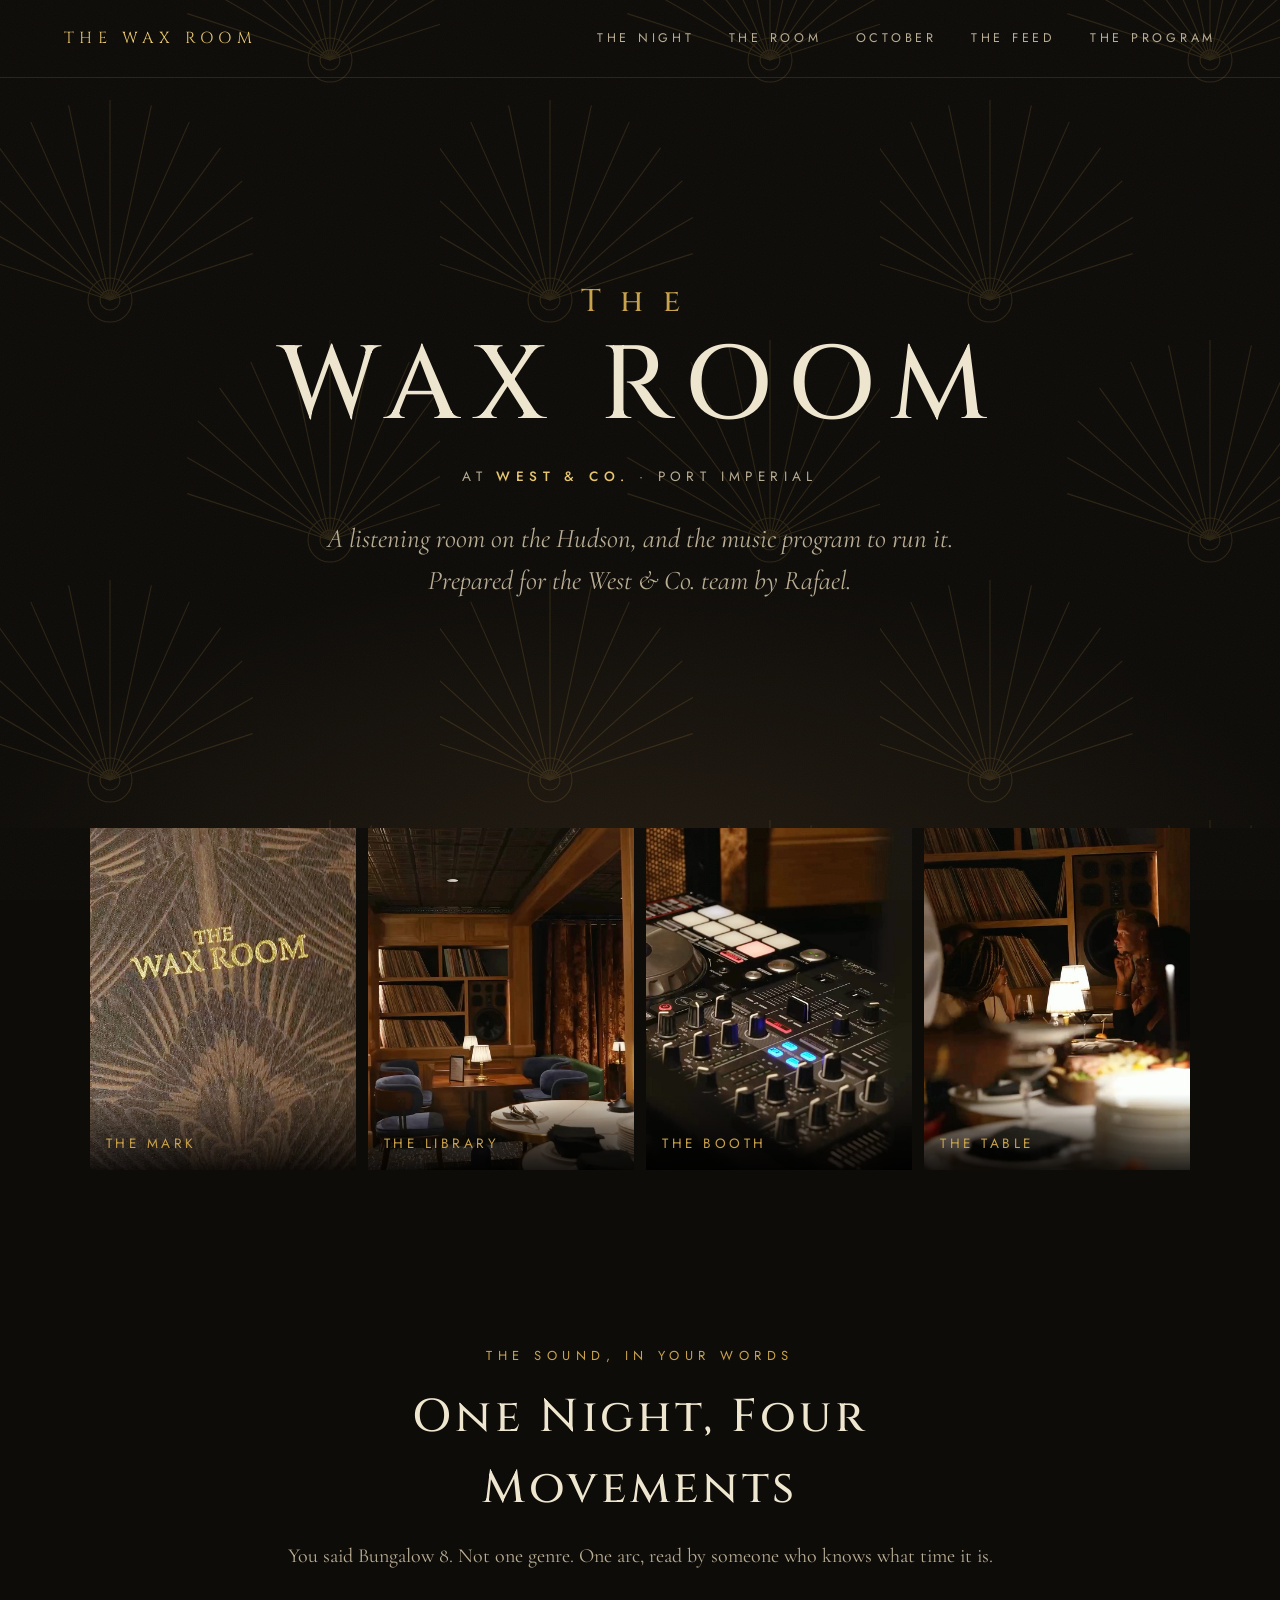
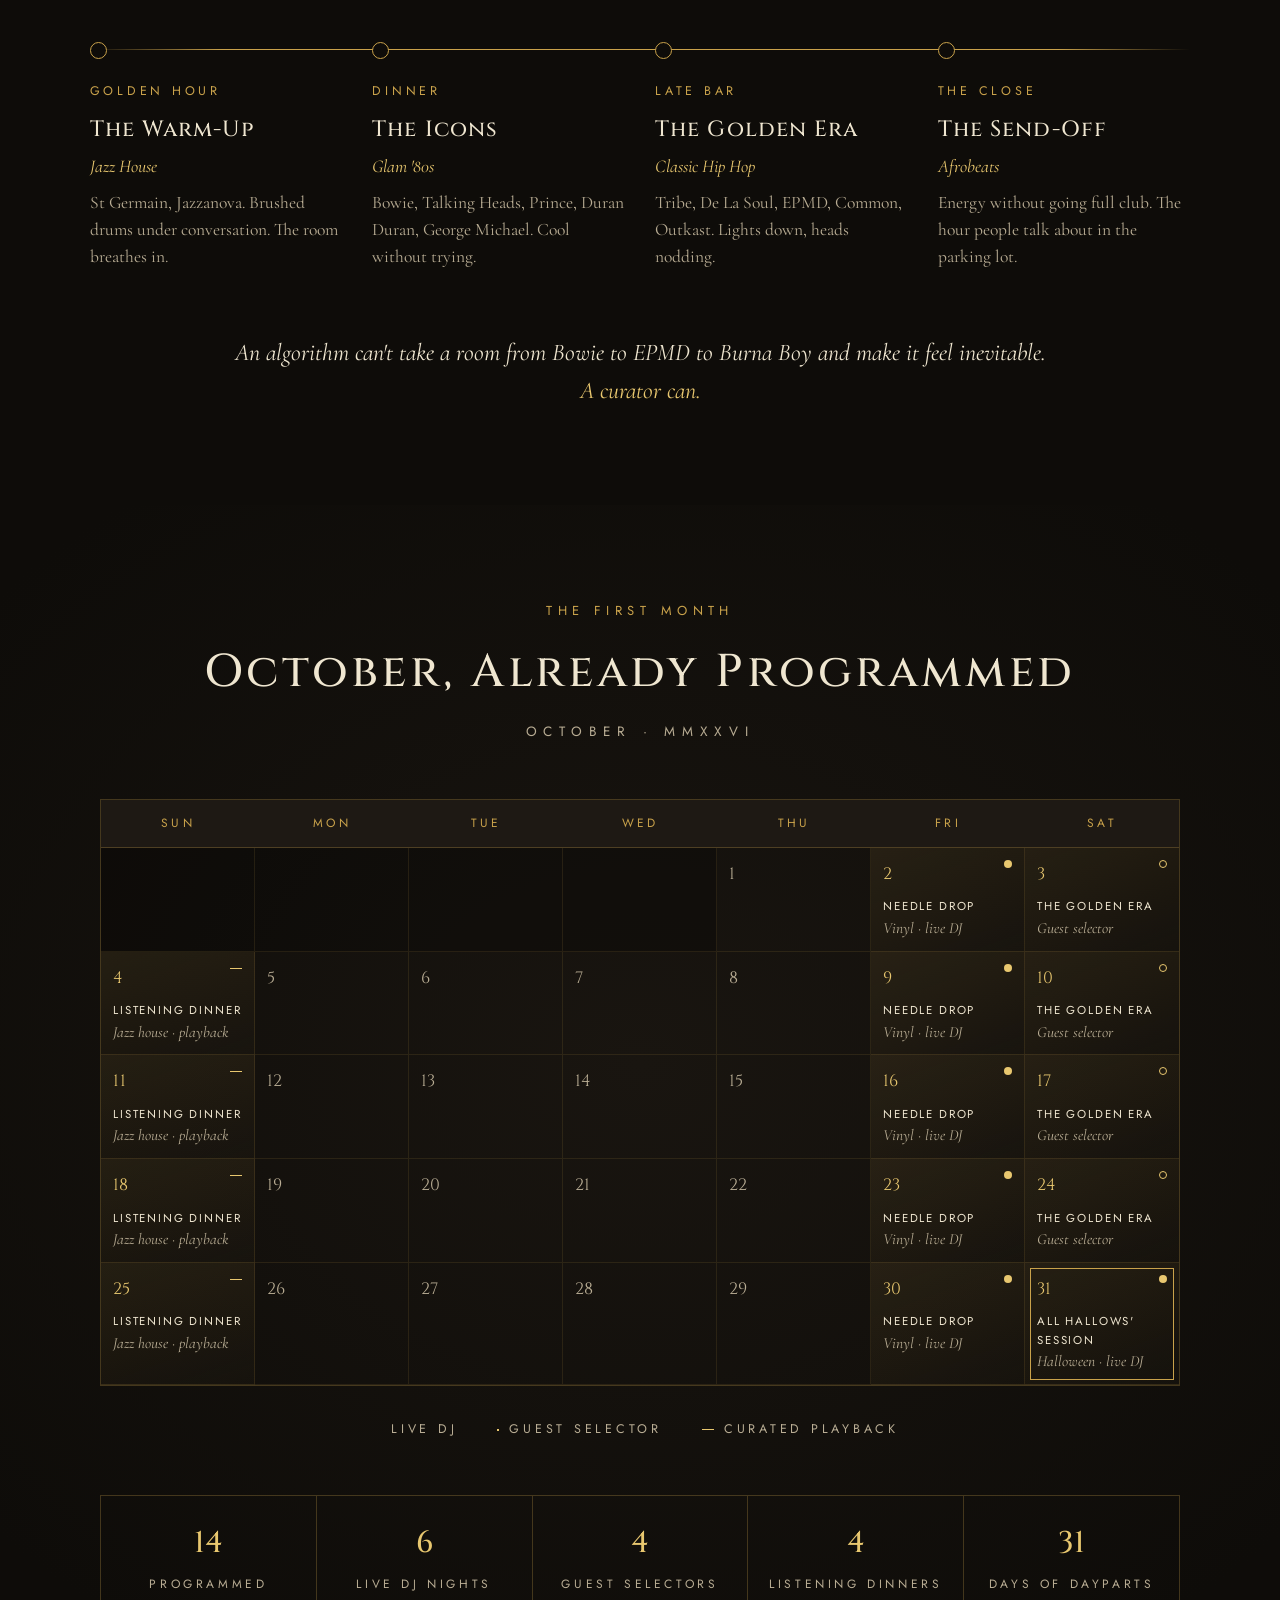
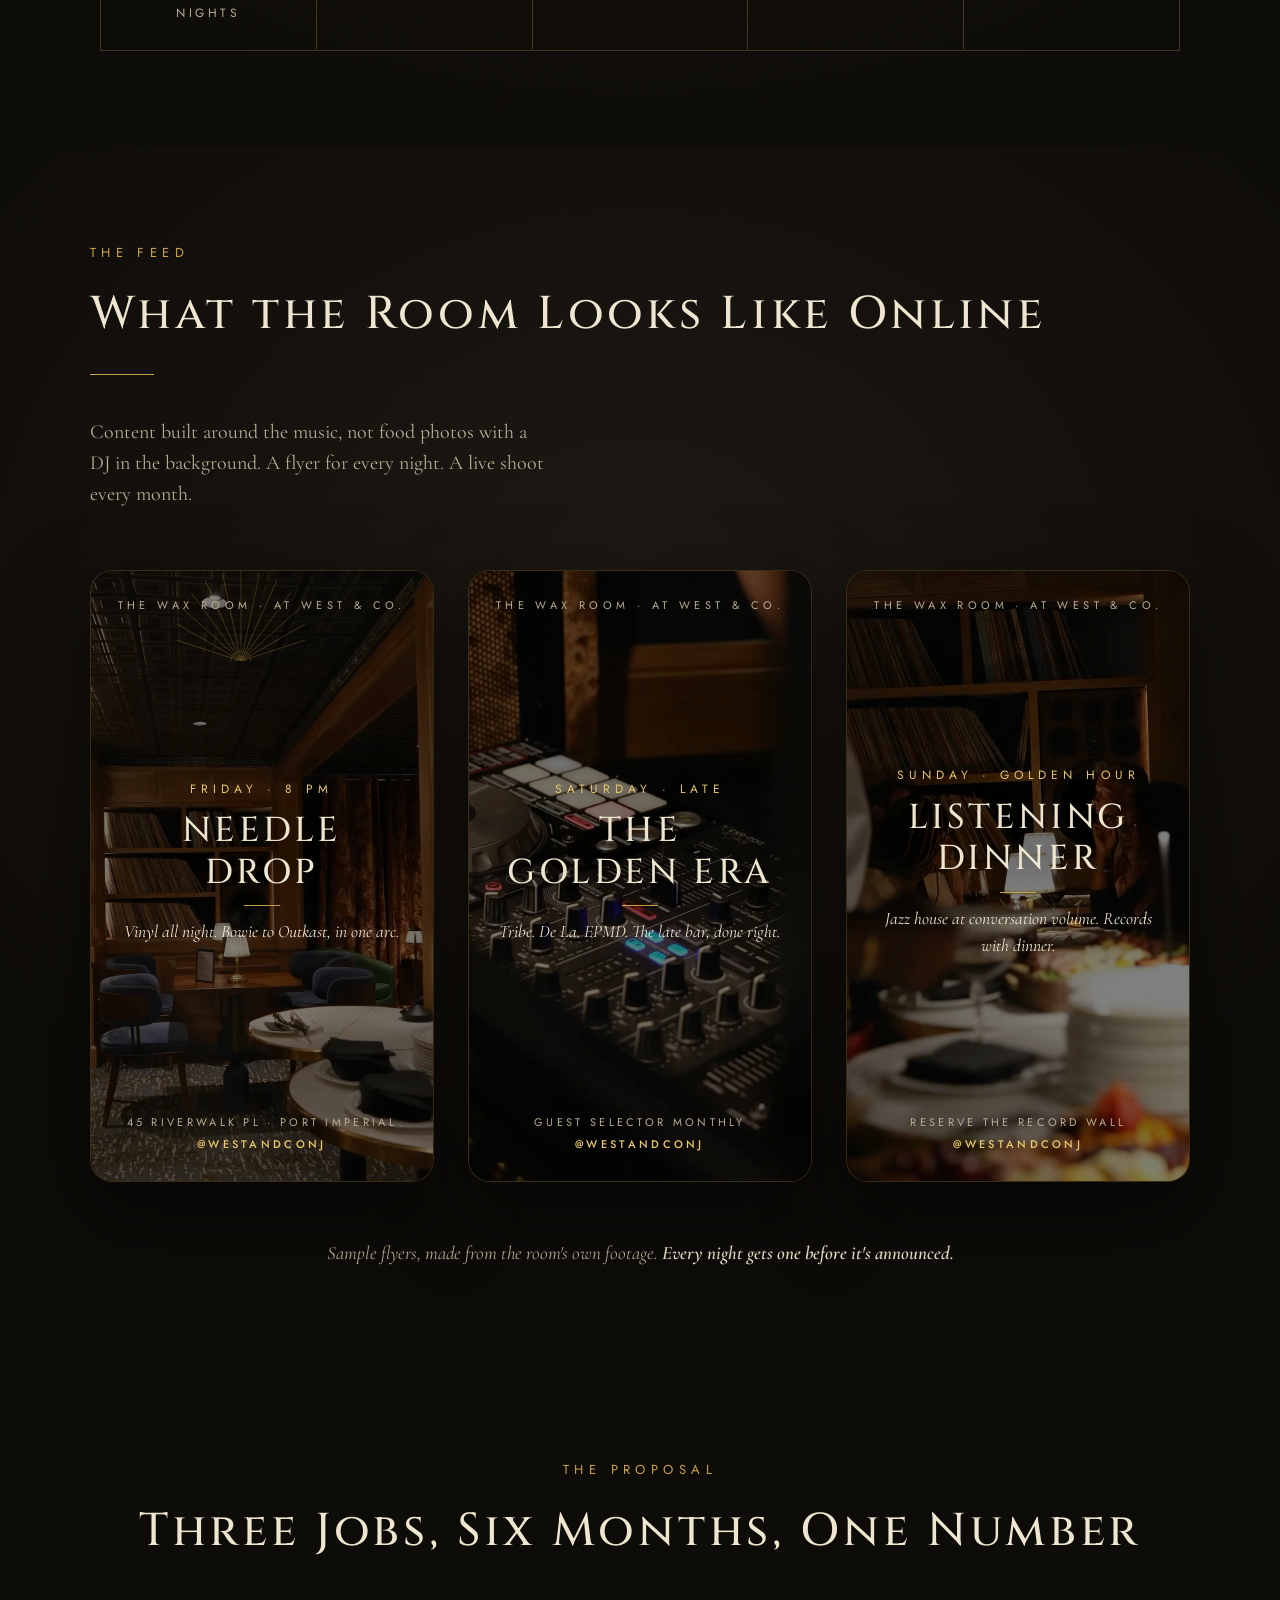
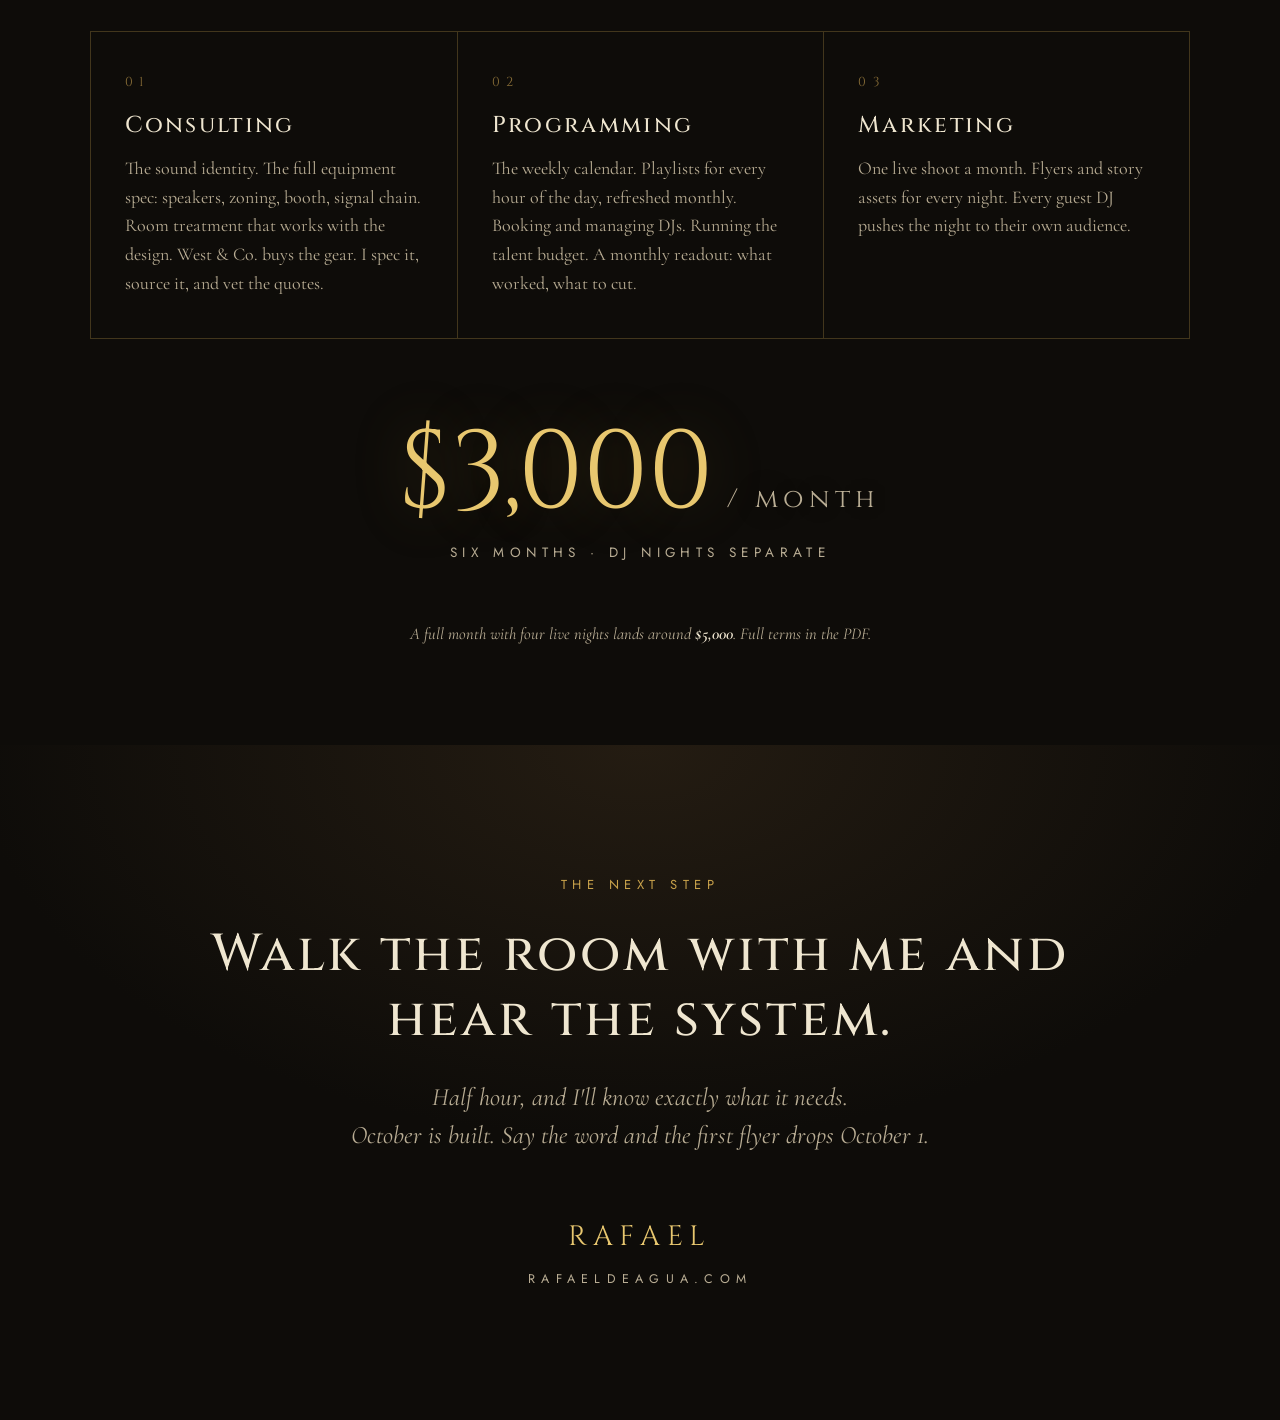
==== waxroom/index.html @ 0590e6e0 "Add Wax Room pitch site at /waxroom (noindex, OG card, sig to rafaeldeagua.com) Co-Authored-By: Clau" ====
<!DOCTYPE html>
<html lang="en">
<head>
<meta charset="UTF-8">
<meta name="viewport" content="width=device-width, initial-scale=1.0">
<title>The Wax Room at West &amp; Co.</title>
<meta name="robots" content="noindex, nofollow">
<meta property="og:title" content="The Wax Room at West &amp; Co.">
<meta property="og:description" content="A listening room on the Hudson, and the music program to run it. Prepared for the West &amp; Co. team by Rafael De Agua.">
<meta property="og:image" content="https://rafaeldeagua.com/waxroom/img/og-card.jpg">
<meta property="og:url" content="https://rafaeldeagua.com/waxroom/">
<meta name="twitter:card" content="summary_large_image">
<link rel="preconnect" href="https://fonts.googleapis.com">
<link rel="preconnect" href="https://fonts.gstatic.com" crossorigin>
<link href="https://fonts.googleapis.com/css2?family=Cinzel:wght@400;500;600&family=Cormorant+Garamond:ital,wght@0,400;0,500;0,600;1,400;1,500&family=Jost:wght@300;400;500&display=swap" rel="stylesheet">
<style>
  :root{
    --ink:#0e0c09;
    --espresso:#171310;
    --panel:#1e1914;
    --gold:#c9a24b;
    --gold-bright:#e8c76f;
    --gold-dim:#8a6f38;
    --cream:#efe6d0;
    --cream-dim:#b9ad94;
    --hair:rgba(201,162,75,.28);
  }
  *{margin:0;padding:0;box-sizing:border-box}
  html{scroll-behavior:smooth}
  body{
    background:var(--ink);color:var(--cream);
    font-family:'Cormorant Garamond',serif;font-size:19px;line-height:1.55;
    -webkit-font-smoothing:antialiased;overflow-x:hidden;
  }
  body::after{
    content:"";position:fixed;inset:0;pointer-events:none;z-index:50;opacity:.05;
    background-image:url("data:image/svg+xml,%3Csvg xmlns='http://www.w3.org/2000/svg' width='140' height='140'%3E%3Cfilter id='n'%3E%3CfeTurbulence type='fractalNoise' baseFrequency='0.9' numOctaves='2'/%3E%3C/filter%3E%3Crect width='140' height='140' filter='url(%23n)' opacity='0.6'/%3E%3C/svg%3E");
  }
  .label{font-family:'Jost',sans-serif;font-weight:400;font-size:13px;letter-spacing:.42em;text-transform:uppercase;color:var(--gold)}
  h1,h2,h3{font-family:'Cinzel',serif;font-weight:500;color:var(--cream)}
  a{color:var(--gold-bright);text-decoration:none}
  section{position:relative;padding:96px 7vw}
  .rule{width:64px;height:1px;background:var(--gold);margin:24px 0}

  /* ---------- NAV ---------- */
  nav{
    position:absolute;top:0;left:0;right:0;z-index:5;
    display:flex;justify-content:space-between;align-items:center;
    padding:26px 5vw;border-bottom:1px solid rgba(201,162,75,.16);
  }
  nav .wordmark{font-family:'Cinzel',serif;font-size:16px;letter-spacing:.34em;color:var(--gold-bright)}
  nav .links{display:flex;gap:34px;font-family:'Jost',sans-serif;font-size:12.5px;letter-spacing:.3em;text-transform:uppercase}
  nav .links a{color:var(--cream-dim)}
  nav .links a:hover{color:var(--gold-bright)}

  /* ---------- HERO ---------- */
  .hero{
    min-height:92vh;display:flex;flex-direction:column;justify-content:center;align-items:center;
    text-align:center;padding:120px 6vw 60px;position:relative;
    background:radial-gradient(ellipse 90% 70% at 50% 110%, #241c12 0%, var(--ink) 60%);
  }
  .fans{position:absolute;inset:0;overflow:hidden;opacity:.16}
  .hero-inner{position:relative;z-index:2;max-width:900px}
  .hero h1{font-size:clamp(44px,9vw,104px);letter-spacing:.14em;line-height:1.04}
  .hero h1 .the{display:block;font-size:.3em;letter-spacing:.62em;color:var(--gold);margin-bottom:14px}
  .hero .at{margin-top:26px;font-family:'Jost',sans-serif;font-size:13.5px;letter-spacing:.4em;text-transform:uppercase;color:var(--cream-dim)}
  .hero .at b{color:var(--gold-bright);font-weight:500}
  .hero-sub{margin-top:30px;font-size:clamp(20px,2.5vw,27px);font-style:italic;color:var(--cream-dim)}

  /* ---------- THE NIGHT ---------- */
  .night{padding-top:80px}
  .night-head{text-align:center;max-width:760px;margin:0 auto 70px}
  .night-head h2{font-size:clamp(28px,4vw,46px);letter-spacing:.08em;margin-top:16px}
  .night-head p{color:var(--cream-dim);font-size:20px;margin-top:16px}
  .arc{position:relative}
  .arc::before{content:"";position:absolute;left:0;right:0;top:7px;height:1px;background:linear-gradient(90deg,transparent,var(--gold) 12%,var(--gold) 88%,transparent)}
  .arc-row{display:grid;grid-template-columns:repeat(4,1fr);gap:30px}
  .stop{padding-top:40px;position:relative;display:flex;flex-direction:column;align-items:flex-start}
  .stop::before{content:"";position:absolute;top:0;left:0;width:15px;height:15px;border-radius:50%;border:1px solid var(--gold);background:var(--ink);transition:background .4s}
  .stop:hover::before{background:var(--gold)}
  .stop .time{font-family:'Jost',sans-serif;font-size:12.5px;letter-spacing:.3em;color:var(--gold);text-transform:uppercase}
  .stop h3{font-size:22px;margin:12px 0 6px;letter-spacing:.05em}
  .stop .genre{font-style:italic;color:var(--gold-bright);font-size:18px;margin-bottom:8px}
  .stop p{color:var(--cream-dim);font-size:17.5px;line-height:1.55}
  .arc-footer{margin-top:64px;text-align:center;font-size:clamp(19px,2.3vw,24px);font-style:italic;color:var(--cream)}
  .arc-footer span{color:var(--gold-bright)}

  /* ---------- VINYL PLAYERS ---------- */
  .deck{display:flex;align-items:center;gap:14px;margin-top:auto;padding-top:22px}
  .vinyl{
    width:64px;height:64px;border-radius:50%;flex:none;cursor:pointer;position:relative;
    background:
      radial-gradient(circle at 35% 32%, rgba(255,255,255,.10), transparent 45%),
      repeating-radial-gradient(circle at 50% 50%, #0b0a08 0 1.5px, #191510 1.5px 3px);
    border:1px solid rgba(201,162,75,.4);
    box-shadow:0 6px 22px rgba(0,0,0,.6);
    transition:transform .45s ease, box-shadow .45s ease;
  }
  .vinyl:hover{transform:scale(1.07);box-shadow:0 8px 30px rgba(201,162,75,.25)}
  .vinyl::before{ /* gold label */
    content:"";position:absolute;inset:21px;border-radius:50%;
    background:radial-gradient(circle,#e8c76f 0 34%,#a8853d 100%);
  }
  .vinyl::after{ /* spindle */
    content:"";position:absolute;top:50%;left:50%;width:4px;height:4px;margin:-2px 0 0 -2px;
    border-radius:50%;background:var(--ink);
  }
  .vinyl .tri{
    position:absolute;top:50%;left:50%;transform:translate(-40%,-50%);z-index:2;
    width:0;height:0;border-left:9px solid var(--ink);border-top:6px solid transparent;border-bottom:6px solid transparent;
  }
  .vinyl.playing{animation:spin 1.8s linear infinite}
  .vinyl.playing .tri{border-left:none;border-right:none;width:7px;height:11px;transform:translate(-50%,-50%);
    border-left:2.5px solid var(--ink);border-right:2.5px solid var(--ink)}
  @keyframes spin{to{transform:rotate(360deg)}}
  .deck .dtxt{font-family:'Jost',sans-serif;font-size:12px;letter-spacing:.28em;text-transform:uppercase;color:var(--gold);line-height:1.9}
  .deck .dtxt small{display:block;color:var(--cream-dim);letter-spacing:.22em;font-size:11px}
  .deck.pending{display:none}
  body[data-preview] .deck.pending{display:flex;opacity:.45}

  /* ---------- ROOM STRIP ---------- */
  .strip{display:grid;grid-template-columns:repeat(4,1fr);gap:12px;padding:0 7vw 96px}
  .strip figure{position:relative;overflow:hidden;background:#000}
  .strip img{width:100%;height:38vh;object-fit:cover;display:block;filter:saturate(.92);transition:transform 1.1s cubic-bezier(.2,.6,.2,1)}
  .strip figure:hover img{transform:scale(1.05)}
  .strip figcaption{position:absolute;left:0;right:0;bottom:0;padding:40px 16px 15px;background:linear-gradient(transparent,rgba(0,0,0,.85));font-family:'Jost',sans-serif;font-size:13.5px;letter-spacing:.26em;text-transform:uppercase;color:var(--gold)}

  /* ---------- OCTOBER CALENDAR ---------- */
  .month{background:radial-gradient(ellipse 85% 70% at 50% 45%, #191510 0%, var(--ink) 80%)}
  .month-head{text-align:center;margin-bottom:56px}
  .month-head h2{font-size:clamp(28px,4vw,46px);letter-spacing:.08em;margin-top:16px}
  .month-head .mm{font-family:'Jost',sans-serif;font-size:13.5px;letter-spacing:.5em;color:var(--cream-dim);text-transform:uppercase;margin-top:14px}
  .cal{max-width:1080px;margin:0 auto;border:1px solid var(--hair)}
  .cal-dow{display:grid;grid-template-columns:repeat(7,1fr);border-bottom:1px solid var(--hair);background:var(--panel)}
  .cal-dow div{padding:14px 8px;text-align:center;font-family:'Jost',sans-serif;font-size:12px;letter-spacing:.26em;text-transform:uppercase;color:var(--gold)}
  .cal-grid{display:grid;grid-template-columns:repeat(7,1fr)}
  .cell{
    min-height:96px;padding:10px 12px;border-right:1px solid rgba(201,162,75,.12);border-bottom:1px solid rgba(201,162,75,.12);
    position:relative;transition:background .35s;
  }
  .cell:nth-child(7n){border-right:none}
  .cell .d{font-family:'Cinzel',serif;font-size:16.5px;color:var(--cream-dim)}
  .cell.empty{background:rgba(0,0,0,.25)}
  .cell.prog{background:linear-gradient(160deg,rgba(201,162,75,.10),rgba(201,162,75,.02))}
  .cell.prog .d{color:var(--gold-bright)}
  .cell.prog:hover{background:rgba(201,162,75,.16)}
  .cell .nn{
    margin-top:10px;font-family:'Jost',sans-serif;font-size:11.5px;letter-spacing:.16em;text-transform:uppercase;
    color:var(--cream);line-height:1.6;
  }
  .cell .nn i{display:block;font-family:'Cormorant Garamond',serif;font-style:italic;text-transform:none;letter-spacing:0;
    font-size:15.5px;color:var(--cream-dim)}
  .cell .mark{position:absolute;top:12px;right:12px;width:8px;height:8px;border-radius:50%}
  .mark.live{background:var(--gold-bright)}
  .mark.guest{border:1px solid var(--gold-bright)}
  .mark.curated{background:none;border-top:1px solid var(--gold-bright);border-radius:0;height:0;width:12px;top:16px}
  .cell.special{outline:1px solid var(--gold);outline-offset:-6px}
  .cal-legend{display:flex;gap:40px;justify-content:center;flex-wrap:wrap;margin-top:34px;font-family:'Jost',sans-serif;font-size:12.5px;letter-spacing:.3em;text-transform:uppercase;color:var(--cream-dim)}
  .cal-legend span{display:flex;align-items:center;gap:10px}
  .cal-legend .mark{position:static}
  .cal-stats{display:flex;justify-content:center;flex-wrap:wrap;margin:56px auto 0;border:1px solid var(--hair);max-width:1080px}
  .cal-stats div{padding:24px 18px;text-align:center;flex:1;min-width:150px}
  .cal-stats div + div{border-left:1px solid var(--hair)}
  .cal-stats b{font-family:'Cinzel',serif;display:block;font-size:30px;font-weight:500;color:var(--gold-bright)}
  .cal-stats span{font-family:'Jost',sans-serif;font-size:12px;letter-spacing:.3em;text-transform:uppercase;color:var(--cream-dim)}

  /* ---------- IG / CONTENT ---------- */
  .feed{background:radial-gradient(ellipse 85% 70% at 50% 35%, #1d1813 0%, var(--ink) 78%)}
  .feed-head{display:flex;justify-content:space-between;align-items:flex-end;flex-wrap:wrap;gap:18px;margin-bottom:60px}
  .feed-head h2{font-size:clamp(28px,4vw,46px);letter-spacing:.08em;margin-top:16px}
  .feed-head p{max-width:460px;color:var(--cream-dim);font-size:20px}
  .flyers{display:grid;grid-template-columns:repeat(3,1fr);gap:34px;max-width:1150px;margin:0 auto}
  .phone{
    aspect-ratio:9/16;position:relative;overflow:hidden;border:1px solid var(--hair);
    border-radius:22px;background:#000;
    box-shadow:0 30px 80px rgba(0,0,0,.55);
    transition:transform .5s ease;
  }
  .phone:hover{transform:translateY(-10px)}
  .phone .bg{position:absolute;inset:0;background-size:cover;background-position:center;filter:brightness(.5) saturate(.9)}
  .phone .deco-top{position:absolute;top:0;left:0;right:0;height:90px;opacity:.5}
  .phone .inner{position:absolute;inset:0;display:flex;flex-direction:column;justify-content:space-between;padding:26px 22px;text-align:center}
  .phone .brand{font-family:'Jost',sans-serif;font-size:11px;letter-spacing:.4em;text-transform:uppercase;color:var(--cream-dim)}
  .phone .mid .kicker{font-family:'Jost',sans-serif;font-size:12px;letter-spacing:.42em;text-transform:uppercase;color:var(--gold-bright)}
  .phone .mid h3{font-family:'Cinzel',serif;font-size:clamp(25px,2.7vw,36px);letter-spacing:.1em;line-height:1.2;margin:12px 0;color:var(--cream);text-shadow:0 2px 30px rgba(0,0,0,.8)}
  .phone .mid .line{width:36px;height:1px;background:var(--gold);margin:0 auto 12px}
  .phone .mid p{font-style:italic;color:var(--cream);font-size:17.5px}
  .phone .foot{font-family:'Jost',sans-serif;font-size:11px;letter-spacing:.3em;text-transform:uppercase;color:var(--cream-dim);line-height:2}
  .phone .foot b{color:var(--gold-bright);font-weight:500}
  .feed-note{margin-top:56px;text-align:center;color:var(--cream-dim);font-style:italic;font-size:19px}
  .feed-note b{color:var(--cream);font-weight:600}

  /* ---------- PROGRAM (compressed proposal) ---------- */
  .program-head{text-align:center;margin-bottom:64px}
  .program-head h2{font-size:clamp(28px,4vw,46px);letter-spacing:.08em;margin-top:16px}
  .jobs-grid{display:grid;grid-template-columns:repeat(3,1fr);border:1px solid var(--hair);max-width:1150px;margin:0 auto}
  .job{padding:40px 34px}
  .job + .job{border-left:1px solid var(--hair)}
  .job .num{font-family:'Cinzel',serif;font-size:13px;letter-spacing:.5em;color:var(--gold-dim)}
  .job h3{font-size:23px;letter-spacing:.1em;margin:16px 0 10px}
  .job p{color:var(--cream-dim);font-size:18px;line-height:1.6}
  .price-block{text-align:center;margin-top:80px}
  .big-price{font-family:'Cinzel',serif;font-size:clamp(56px,9vw,110px);color:var(--gold-bright);line-height:1;text-shadow:0 0 60px rgba(201,162,75,.25)}
  .big-price small{font-size:.24em;color:var(--cream-dim);letter-spacing:.2em}
  .price-sub{margin-top:14px;font-family:'Jost',sans-serif;font-size:13.5px;letter-spacing:.4em;text-transform:uppercase;color:var(--cream-dim)}
  .price-sub b{color:var(--gold);font-weight:500}
  .math-strip{
    margin:50px auto 0;max-width:860px;display:flex;justify-content:center;flex-wrap:wrap;
    border:1px solid var(--hair);
  }
  .math-strip div{padding:22px 34px;font-size:18px;color:var(--cream-dim)}
  .math-strip div + div{border-left:1px solid var(--hair)}
  .math-strip b{font-family:'Cinzel',serif;color:var(--cream);font-weight:500;display:block;font-size:22px;margin-top:4px}
  .math-strip .tot b{color:var(--gold-bright)}
  .fine{
    max-width:860px;margin:56px auto 0;text-align:center;color:var(--cream-dim);
    font-size:16.5px;font-style:italic;line-height:1.8;
  }
  .fine b{color:var(--cream);font-weight:600}

  /* ---------- CTA ---------- */
  .cta{text-align:center;padding:130px 7vw;background:radial-gradient(ellipse 80% 90% at 50% 0%, #241c12 0%, var(--ink) 65%)}
  .cta h2{font-size:clamp(28px,4.6vw,52px);letter-spacing:.06em;max-width:880px;margin:0 auto;line-height:1.25}
  .cta .sub{margin-top:26px;font-style:italic;color:var(--cream-dim);font-size:clamp(19px,2.3vw,25px)}
  .sig{margin-top:60px}
  .sig .name{font-family:'Cinzel',serif;font-size:28px;letter-spacing:.24em;color:var(--gold-bright)}
  .sig .site{margin-top:12px;font-family:'Jost',sans-serif;font-size:12.5px;letter-spacing:.5em;color:var(--cream-dim)}

  .rv{opacity:0;transform:translateY(28px);transition:opacity .9s ease,transform .9s ease}
  .rv.on{opacity:1;transform:none}

  @media(max-width:900px){
    nav .links{display:none}
    .arc-row{grid-template-columns:1fr 1fr;row-gap:50px}
    .arc::before{display:none}
    .strip{grid-template-columns:1fr 1fr}
    .strip img{height:30vh}
    .flyers{grid-template-columns:1fr;max-width:340px}
    .jobs-grid{grid-template-columns:1fr}
    .job + .job{border-left:none;border-top:1px solid var(--hair)}
    .math-strip{flex-direction:column}
    .math-strip div + div{border-left:none;border-top:1px solid var(--hair)}
  }
</style>
</head>
<body>

<nav>
  <div class="wordmark">THE WAX ROOM</div>
  <div class="links">
    <a href="#night">The Night</a><a href="#room">The Room</a><a href="#month">October</a><a href="#feed">The Feed</a><a href="#program">The Program</a>
  </div>
</nav>

<!-- HERO -->
<header class="hero">
  <svg class="fans" width="100%" height="100%" preserveAspectRatio="xMidYMid slice" aria-hidden="true">
    <defs>
      <g id="fan">
        <g stroke="#c9a24b" fill="none" stroke-width="1.1">
          <path d="M0,0 L0,-150" transform="rotate(-72)"/><path d="M0,0 L0,-165" transform="rotate(-60)"/>
          <path d="M0,0 L0,-178" transform="rotate(-48)"/><path d="M0,0 L0,-188" transform="rotate(-36)"/>
          <path d="M0,0 L0,-195" transform="rotate(-24)"/><path d="M0,0 L0,-199" transform="rotate(-12)"/>
          <path d="M0,0 L0,-200"/><path d="M0,0 L0,-199" transform="rotate(12)"/>
          <path d="M0,0 L0,-195" transform="rotate(24)"/><path d="M0,0 L0,-188" transform="rotate(36)"/>
          <path d="M0,0 L0,-178" transform="rotate(48)"/><path d="M0,0 L0,-165" transform="rotate(60)"/>
          <path d="M0,0 L0,-150" transform="rotate(72)"/>
          <circle cx="0" cy="0" r="22"/><circle cx="0" cy="0" r="10"/>
        </g>
      </g>
      <pattern id="deco" width="440" height="480" patternUnits="userSpaceOnUse">
        <use href="#fan" x="110" y="300"/>
        <use href="#fan" x="330" y="540"/>
        <use href="#fan" x="330" y="60"/>
      </pattern>
    </defs>
    <rect width="100%" height="100%" fill="url(#deco)"/>
  </svg>
  <div class="hero-inner">
    <h1><span class="the">The</span>WAX ROOM</h1>
    <div class="at">at <b>West &amp; Co.</b> · Port Imperial</div>
    <p class="hero-sub">A listening room on the Hudson, and the music program to run it.<br>Prepared for the West &amp; Co. team by Rafael.</p>
  </div>
</header>

<!-- ROOM STRIP -->
<div class="strip" id="room">
  <figure class="rv"><img src="img/menu.jpg" alt="The Wax Room gold-foil menu"><figcaption>The Mark</figcaption></figure>
  <figure class="rv"><img src="img/room.jpg" alt="The listening room"><figcaption>The Library</figcaption></figure>
  <figure class="rv"><img src="img/mixer.jpg" alt="DJ booth"><figcaption>The Booth</figcaption></figure>
  <figure class="rv"><img src="img/dinner.jpg" alt="Dinner at the record wall"><figcaption>The Table</figcaption></figure>
</div>

<!-- THE NIGHT -->
<section class="night" id="night">
  <div class="night-head rv">
    <div class="label">The Sound, In Your Words</div>
    <h2>One Night, Four Movements</h2>
    <p>You said Bungalow 8. Not one genre. One arc, read by someone who knows what time it is.</p>
  </div>
  <div class="arc rv">
    <div class="arc-row">
      <div class="stop">
        <div class="time">Golden Hour</div>
        <h3>The Warm-Up</h3>
        <div class="genre">Jazz House</div>
        <p>St Germain, Jazzanova. Brushed drums under conversation. The room breathes in.</p>
        <div class="deck" data-src="audio/01-warmup.mp3"><div class="vinyl"><span class="tri"></span></div><div class="dtxt">Mix 01<small>90 seconds</small></div></div>
      </div>
      <div class="stop">
        <div class="time">Dinner</div>
        <h3>The Icons</h3>
        <div class="genre">Glam '80s</div>
        <p>Bowie, Talking Heads, Prince, Duran Duran, George Michael. Cool without trying.</p>
        <div class="deck" data-src="audio/02-icons.mp3"><div class="vinyl"><span class="tri"></span></div><div class="dtxt">Mix 02<small>90 seconds</small></div></div>
      </div>
      <div class="stop">
        <div class="time">Late Bar</div>
        <h3>The Golden Era</h3>
        <div class="genre">Classic Hip Hop</div>
        <p>Tribe, De La Soul, EPMD, Common, Outkast. Lights down, heads nodding.</p>
        <div class="deck" data-src="audio/03-goldenera.mp3"><div class="vinyl"><span class="tri"></span></div><div class="dtxt">Mix 03<small>90 seconds</small></div></div>
      </div>
      <div class="stop">
        <div class="time">The Close</div>
        <h3>The Send-Off</h3>
        <div class="genre">Afrobeats</div>
        <p>Energy without going full club. The hour people talk about in the parking lot.</p>
        <div class="deck" data-src="audio/04-sendoff.mp3"><div class="vinyl"><span class="tri"></span></div><div class="dtxt">Mix 04<small>90 seconds</small></div></div>
      </div>
    </div>
  </div>
  <p class="arc-footer rv">An algorithm can't take a room from Bowie to EPMD to Burna Boy and make it feel inevitable.<br><span>A curator can.</span></p>
</section>

<!-- OCTOBER -->
<section class="month" id="month">
  <div class="month-head rv">
    <div class="label">The First Month</div>
    <h2>October, Already Programmed</h2>
    <div class="mm">October · MMXXVI</div>
  </div>
  <div class="cal rv" id="cal"></div>
  <div class="cal-legend rv">
    <span><i class="mark live"></i> Live DJ</span>
    <span><i class="mark guest"></i> Guest Selector</span>
    <span><i class="mark curated"></i> Curated Playback</span>
  </div>
  <div class="cal-stats rv" id="calstats"></div>
</section>

<!-- THE FEED -->
<section class="feed" id="feed">
  <div class="feed-head rv">
    <div>
      <div class="label">The Feed</div>
      <h2>What the Room Looks Like Online</h2>
      <div class="rule"></div>
    </div>
    <p>Content built around the music, not food photos with a DJ in the background. A flyer for every night. A live shoot every month.</p>
  </div>
  <div class="flyers">
    <div class="phone rv">
      <div class="bg" style="background-image:url('img/room.jpg')"></div>
      <svg class="deco-top" viewBox="0 0 300 90" preserveAspectRatio="xMidYMin slice"><use href="#fan" x="150" y="90" transform="scale(.45)" transform-origin="150 90" stroke="#c9a24b"/></svg>
      <div class="inner">
        <div class="brand">The Wax Room · at West &amp; Co.</div>
        <div class="mid">
          <div class="kicker">Friday · 8 PM</div>
          <h3>NEEDLE<br>DROP</h3>
          <div class="line"></div>
          <p>Vinyl all night. Bowie to Outkast, in one arc.</p>
        </div>
        <div class="foot">45 Riverwalk Pl · Port Imperial<br><b>@westandconj</b></div>
      </div>
    </div>
    <div class="phone rv">
      <div class="bg" style="background-image:url('img/mixer.jpg')"></div>
      <div class="inner">
        <div class="brand">The Wax Room · at West &amp; Co.</div>
        <div class="mid">
          <div class="kicker">Saturday · Late</div>
          <h3>THE<br>GOLDEN ERA</h3>
          <div class="line"></div>
          <p>Tribe. De La. EPMD. The late bar, done right.</p>
        </div>
        <div class="foot">Guest selector monthly<br><b>@westandconj</b></div>
      </div>
    </div>
    <div class="phone rv">
      <div class="bg" style="background-image:url('img/dinner.jpg')"></div>
      <div class="inner">
        <div class="brand">The Wax Room · at West &amp; Co.</div>
        <div class="mid">
          <div class="kicker">Sunday · Golden Hour</div>
          <h3>LISTENING<br>DINNER</h3>
          <div class="line"></div>
          <p>Jazz house at conversation volume. Records with dinner.</p>
        </div>
        <div class="foot">Reserve the record wall<br><b>@westandconj</b></div>
      </div>
    </div>
  </div>
  <p class="feed-note rv">Sample flyers, made from the room's own footage. <b>Every night gets one before it's announced.</b></p>
</section>

<!-- THE PROGRAM -->
<section id="program">
  <div class="program-head rv">
    <div class="label">The Proposal</div>
    <h2>Three Jobs, Six Months, One Number</h2>
  </div>
  <div class="jobs-grid rv">
    <div class="job">
      <div class="num">01</div>
      <h3>Consulting</h3>
      <p>The sound identity. The full equipment spec: speakers, zoning, booth, signal chain. Room treatment that works with the design. West &amp; Co. buys the gear. I spec it, source it, and vet the quotes.</p>
    </div>
    <div class="job">
      <div class="num">02</div>
      <h3>Programming</h3>
      <p>The weekly calendar. Playlists for every hour of the day, refreshed monthly. Booking and managing DJs. Running the talent budget. A monthly readout: what worked, what to cut.</p>
    </div>
    <div class="job">
      <div class="num">03</div>
      <h3>Marketing</h3>
      <p>One live shoot a month. Flyers and story assets for every night. Every guest DJ pushes the night to their own audience.</p>
    </div>
  </div>
  <div class="price-block rv">
    <div class="big-price">$3,000<small> / month</small></div>
    <div class="price-sub">Six months · DJ nights separate</div>
    <p class="fine rv">A full month with four live nights lands around <b>$5,000</b>. Full terms in the PDF.</p>
  </div>
</section>

<!-- CTA -->
<section class="cta">
  <div class="rv">
    <div class="label" style="margin-bottom:26px">The Next Step</div>
    <h2>Walk the room with me and hear the system.</h2>
    <p class="sub">Half hour, and I'll know exactly what it needs.<br>October is built. Say the word and the first flyer drops October&nbsp;1.</p>
    <div class="sig">
      <div class="name">RAFAEL</div>
      <a class="site" href="https://rafaeldeagua.com" style="display:block;color:var(--cream-dim)">RAFAELDEAGUA.COM</a>
    </div>
  </div>
</section>

<script>
  const io = new IntersectionObserver(es=>{
    es.forEach(e=>{ if(e.isIntersecting){ e.target.classList.add('on'); io.unobserve(e.target);} });
  },{threshold:.15});
  document.querySelectorAll('.rv').forEach(el=>io.observe(el));

  /* ---- October calendar, built from the program ---- */
  const h=(tag,cls,txt)=>{const el=document.createElement(tag);if(cls)el.className=cls;if(txt!=null)el.textContent=txt;return el;};
  const PROGRAM={
    5:{name:'Needle Drop',   sub:'Vinyl · live DJ',        type:'live'},    // Friday
    6:{name:'The Golden Era',sub:'Guest selector',          type:'guest'},   // Saturday
    0:{name:'Listening Dinner',sub:'Jazz house · playback', type:'curated'}  // Sunday
  };
  const SPECIALS={31:{name:"All Hallows' Session",sub:'Halloween · live DJ',type:'live'}};
  const YEAR=2026, MONTH=9; // October
  (function(){
    const cal=document.getElementById('cal');
    const dow=h('div','cal-dow');
    ['Sun','Mon','Tue','Wed','Thu','Fri','Sat'].forEach(d=>dow.appendChild(h('div',null,d)));
    cal.appendChild(dow);
    const grid=h('div','cal-grid');
    const first=new Date(YEAR,MONTH,1).getDay();
    const days=new Date(YEAR,MONTH+1,0).getDate();
    const counts={live:0,guest:0,curated:0};
    for(let i=0;i<first;i++) grid.appendChild(h('div','cell empty'));
    for(let d=1;d<=days;d++){
      const wd=new Date(YEAR,MONTH,d).getDay();
      const night=SPECIALS[d]||PROGRAM[wd];
      const cell=h('div','cell'+(night?' prog':'')+(SPECIALS[d]?' special':''));
      cell.appendChild(h('span','d',d));
      if(night){
        counts[night.type]++;
        cell.appendChild(h('i','mark '+night.type));
        const nn=h('div','nn',night.name);
        nn.appendChild(h('i',null,night.sub));
        cell.appendChild(nn);
      }
      grid.appendChild(cell);
    }
    const tail=(7-(first+days)%7)%7;
    for(let i=0;i<tail;i++) grid.appendChild(h('div','cell empty'));
    cal.appendChild(grid);
    const total=counts.live+counts.guest+counts.curated;
    const stats=document.getElementById('calstats');
    [[total,'Programmed nights'],[counts.live,'Live DJ nights'],[counts.guest,'Guest selectors'],[counts.curated,'Listening dinners'],[days,'Days of dayparts']]
      .forEach(([n,l])=>{const s=h('div');s.appendChild(h('b',null,n));s.appendChild(h('span',null,l));stats.appendChild(s);});
  })();

  /* ---- Vinyl decks: playable when the mix file exists, one at a time ---- */
  let current=null;
  document.querySelectorAll('.deck').forEach(deck=>{
    const src=deck.dataset.src, vinyl=deck.querySelector('.vinyl');
    fetch(src,{method:'HEAD'}).then(r=>{if(!r.ok)deck.classList.add('pending');}).catch(()=>deck.classList.add('pending'));
    const audio=new Audio(); audio.preload='none'; audio.src=src;
    vinyl.addEventListener('click',()=>{
      if(deck.classList.contains('pending'))return;
      if(current&&current!==audio){current.pause();}
      if(audio.paused){audio.play();current=audio;vinyl.classList.add('playing');}
      else{audio.pause();}
    });
    audio.addEventListener('pause',()=>vinyl.classList.remove('playing'));
    audio.addEventListener('ended',()=>vinyl.classList.remove('playing'));
    audio.addEventListener('play',()=>vinyl.classList.add('playing'));
  });
</script>
</body>
</html>
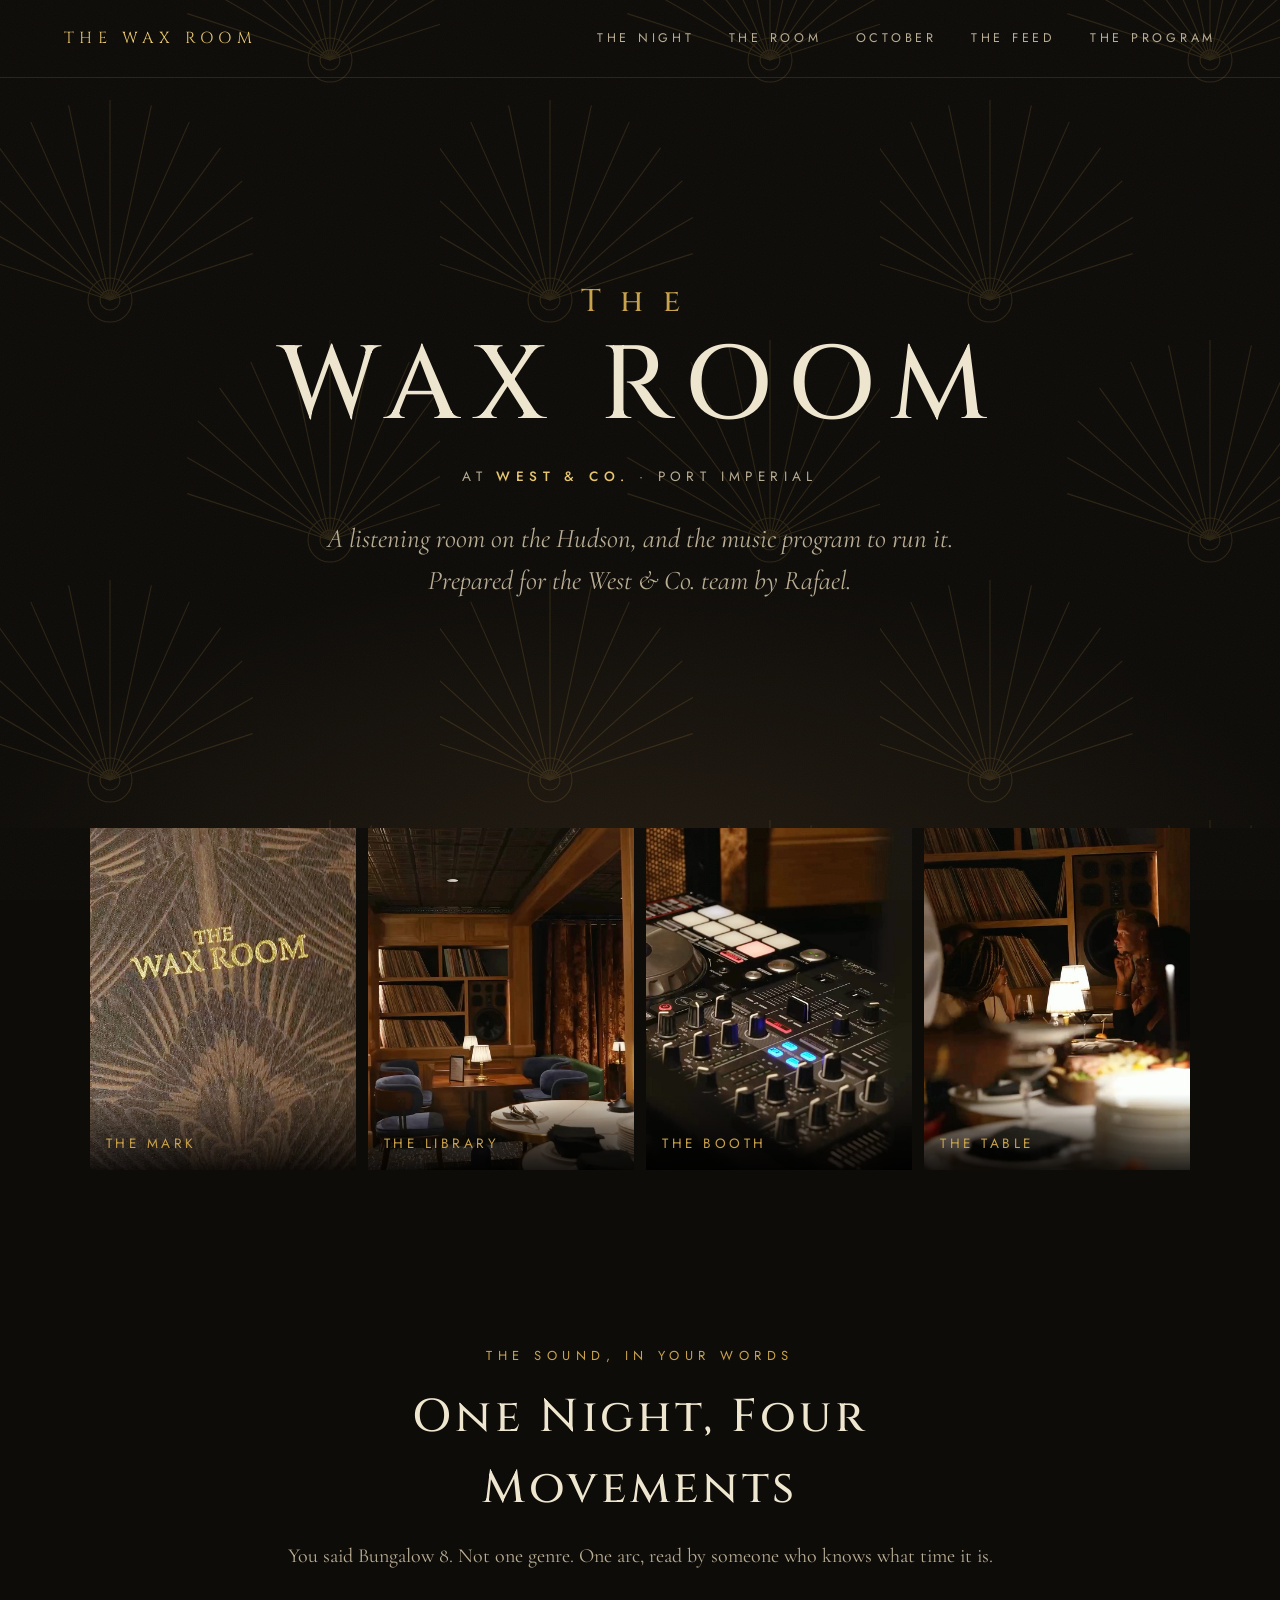
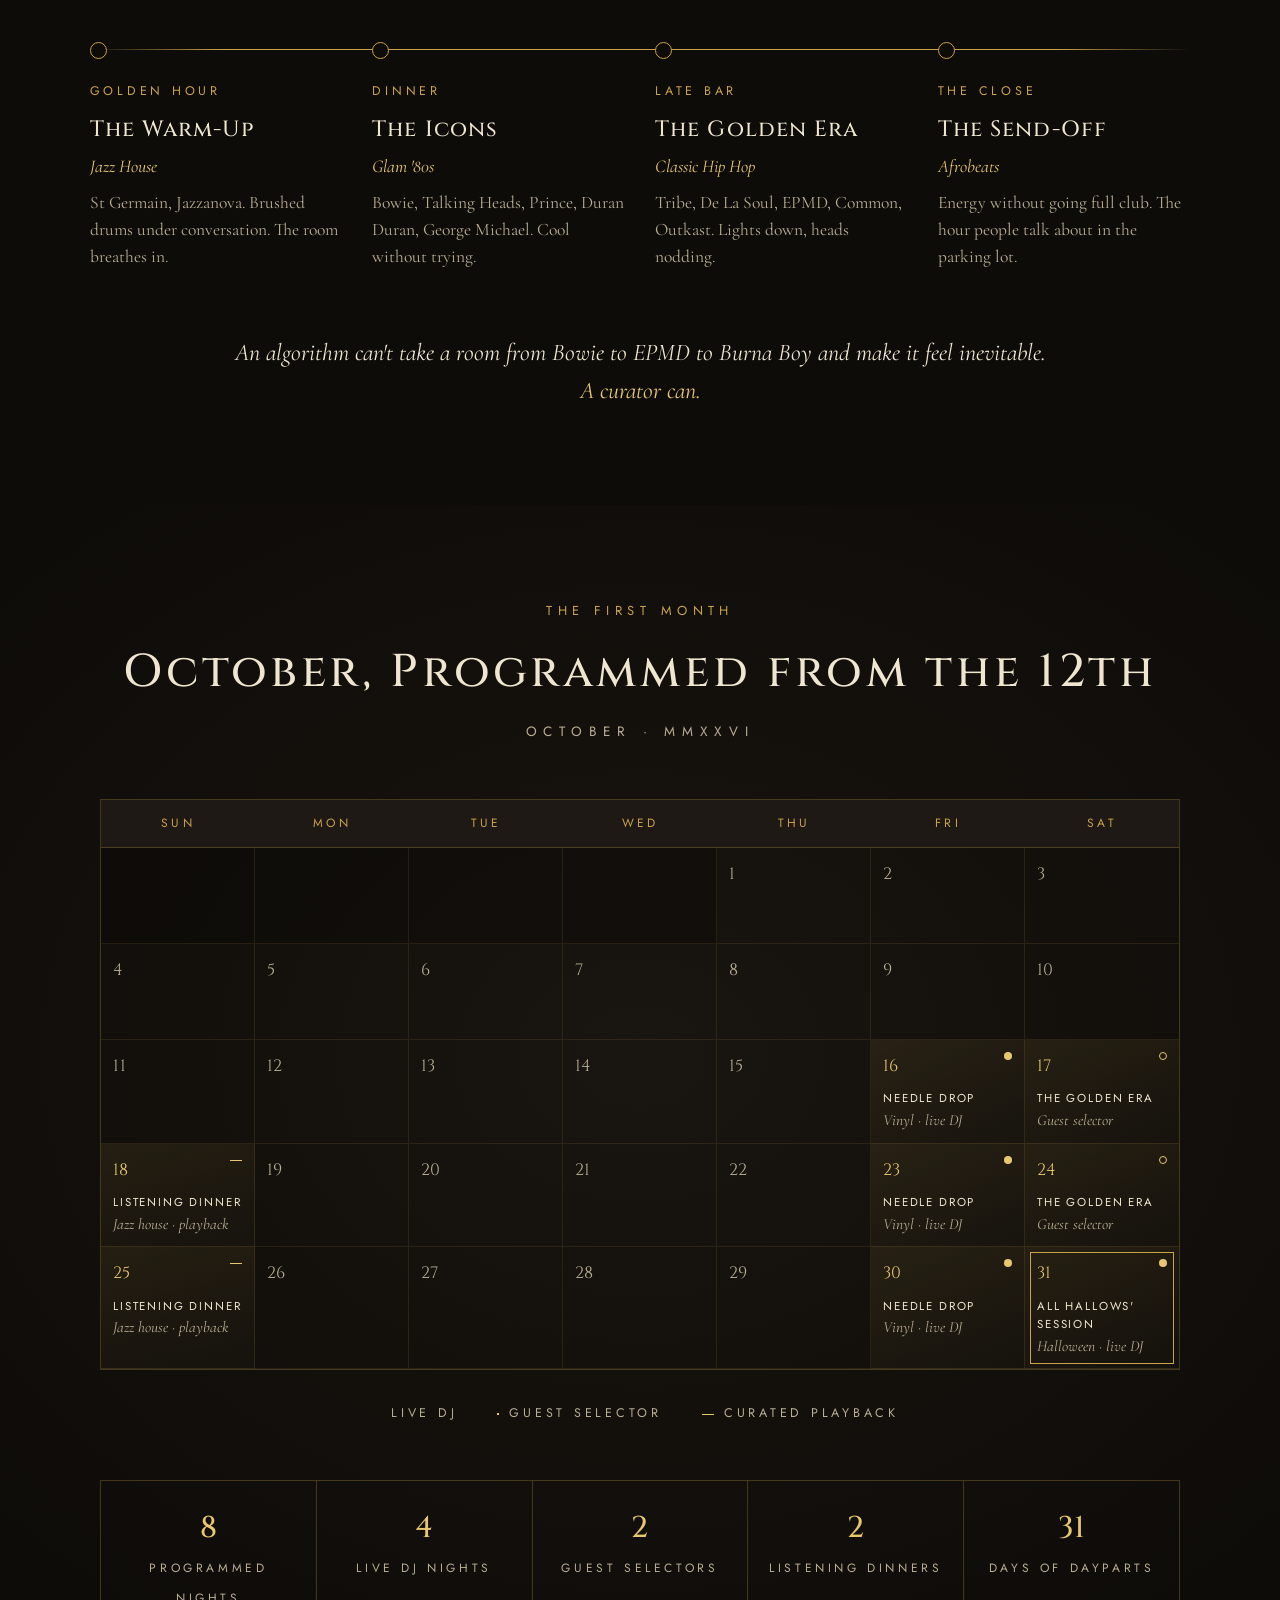
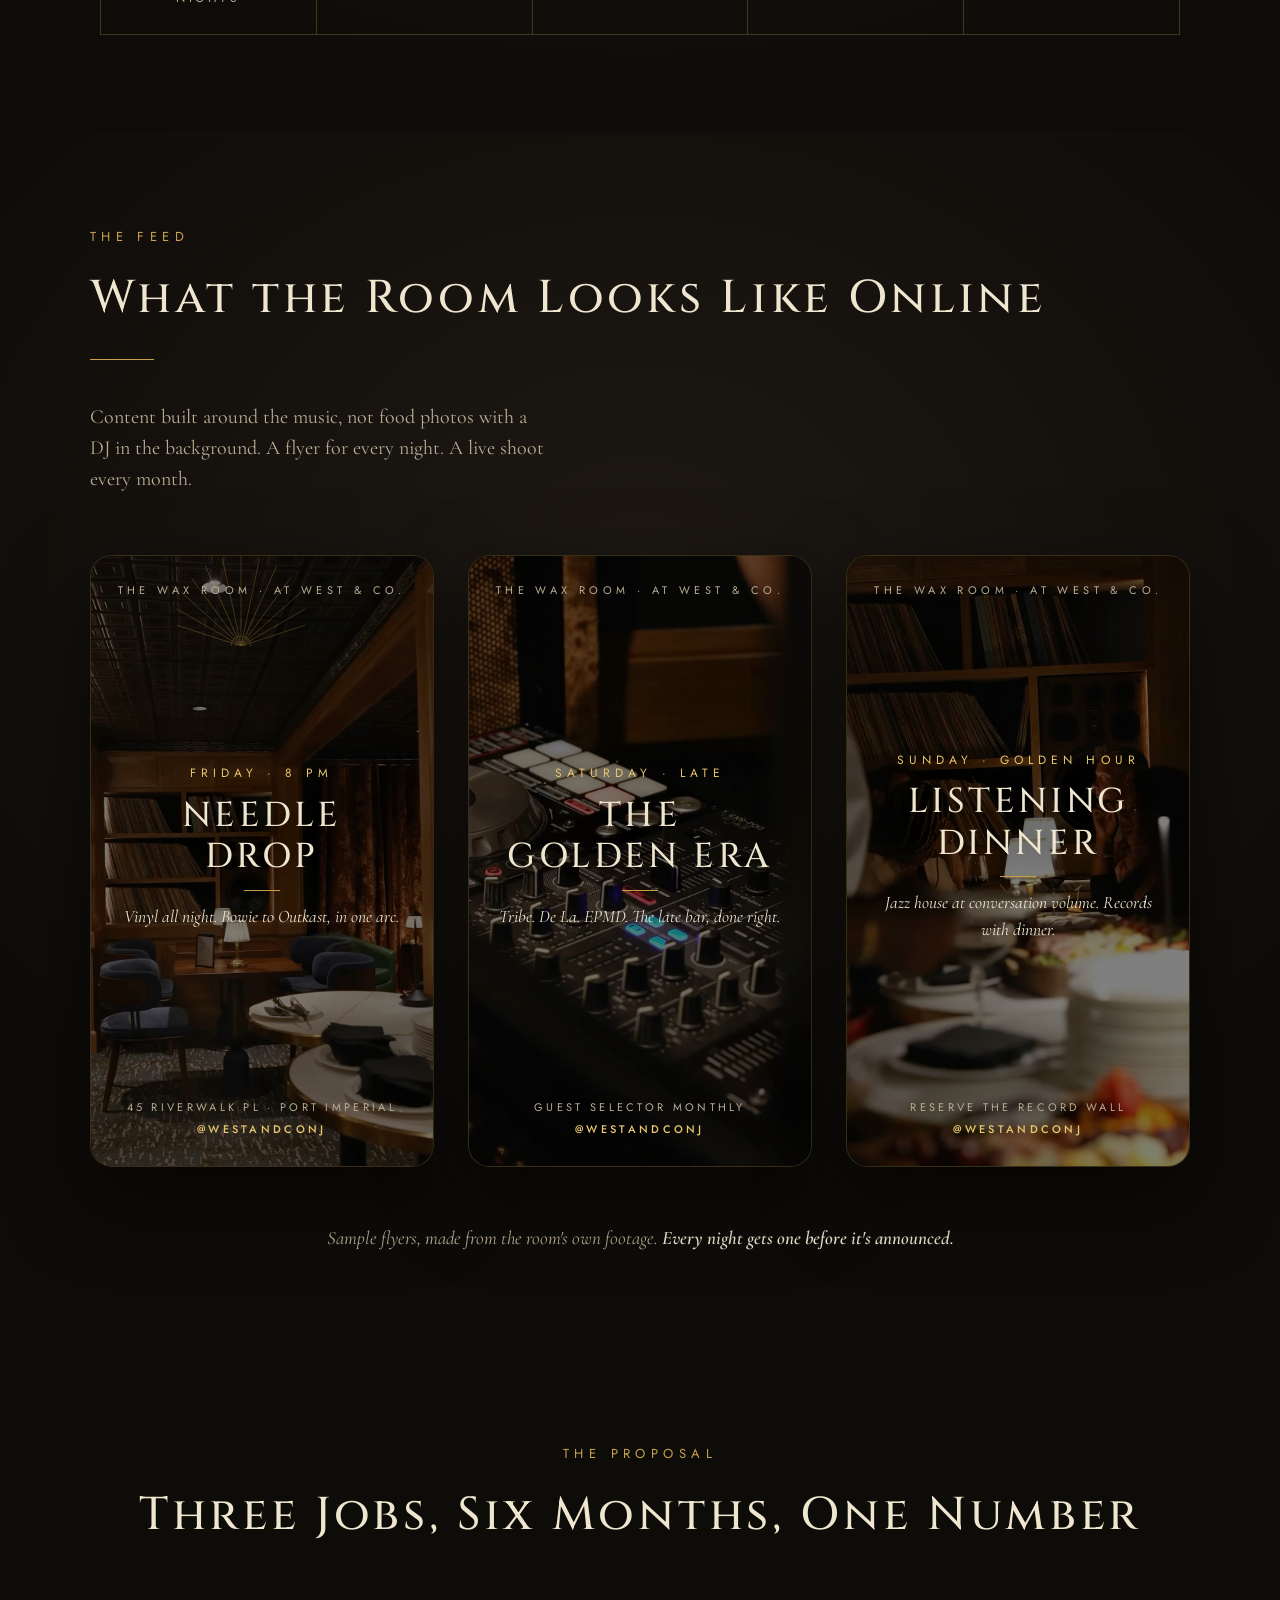
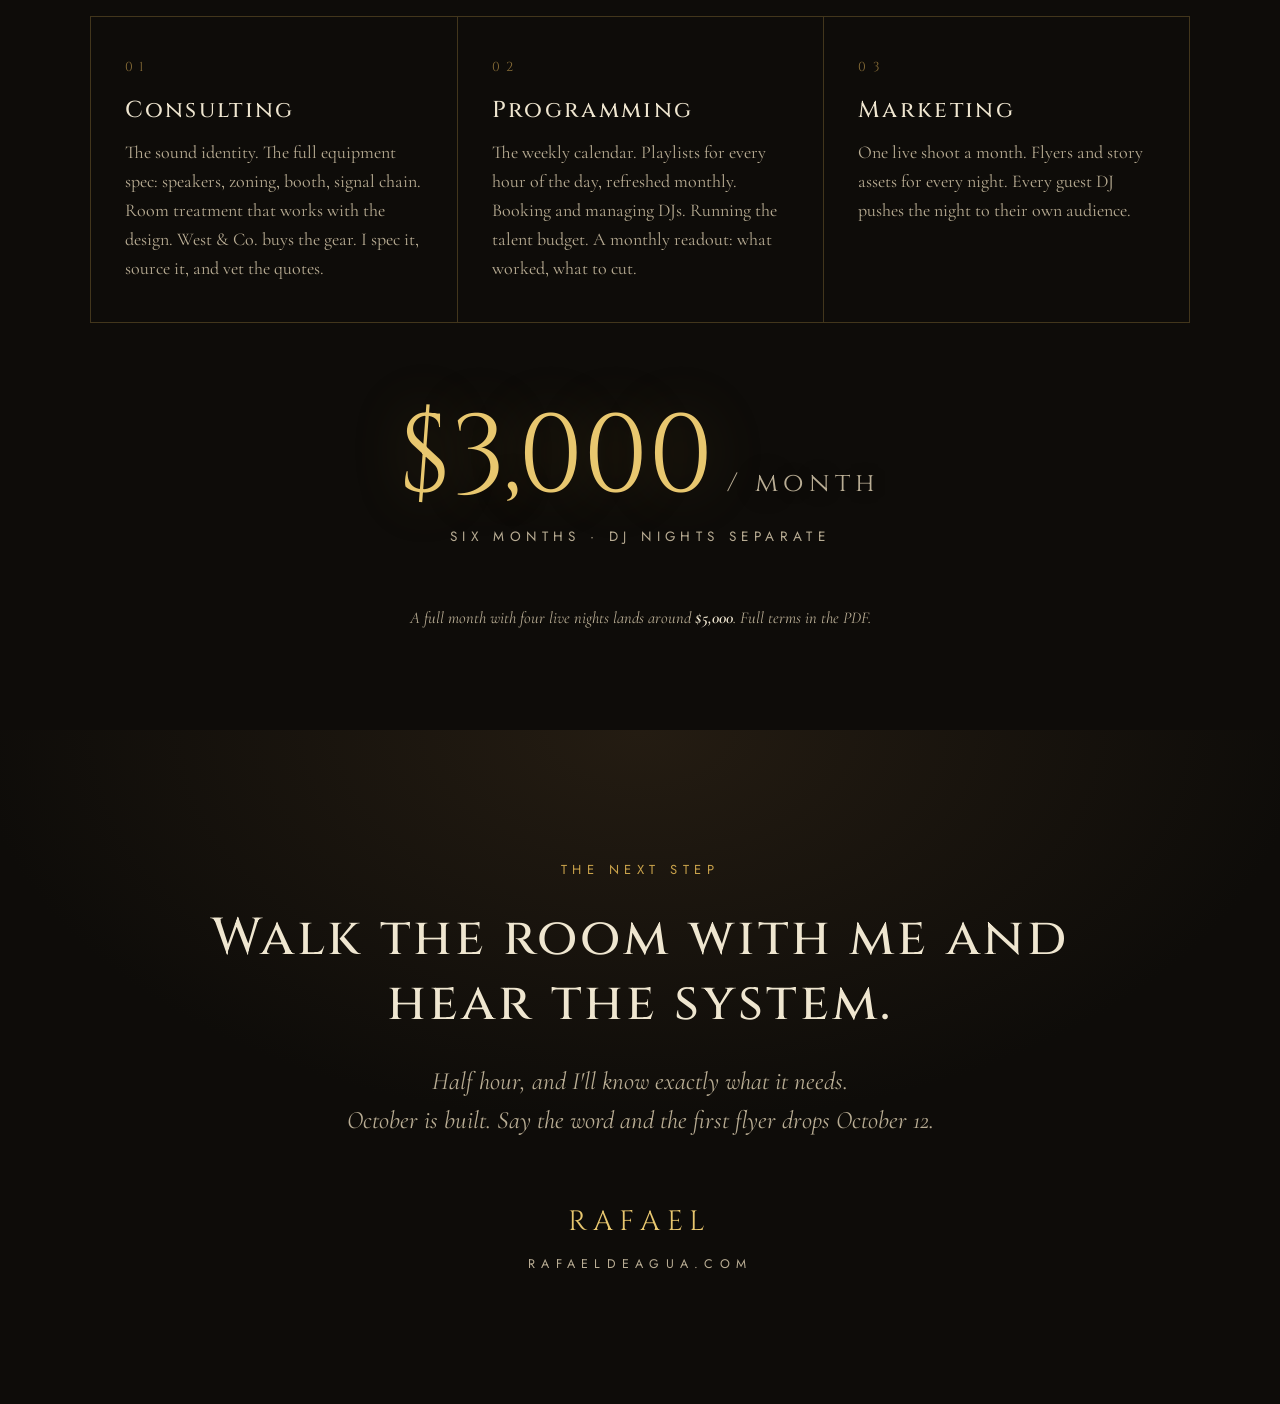
==== commit 5fb38e9c: "Wax Room: programming starts Oct 12 (calendar + CTA) Co-Authored-By: Claude Fable 5 <noreply@anthrop" ====
--- a/waxroom/index.html
+++ b/waxroom/index.html
@@ -337,7 +337,7 @@
 <section class="month" id="month">
   <div class="month-head rv">
     <div class="label">The First Month</div>
-    <h2>October, Already Programmed</h2>
+    <h2>October, Programmed from the 12th</h2>
     <div class="mm">October · MMXXVI</div>
   </div>
   <div class="cal rv" id="cal"></div>
@@ -439,7 +439,7 @@
   <div class="rv">
     <div class="label" style="margin-bottom:26px">The Next Step</div>
     <h2>Walk the room with me and hear the system.</h2>
-    <p class="sub">Half hour, and I'll know exactly what it needs.<br>October is built. Say the word and the first flyer drops October&nbsp;1.</p>
+    <p class="sub">Half hour, and I'll know exactly what it needs.<br>October is built. Say the word and the first flyer drops October&nbsp;12.</p>
     <div class="sig">
       <div class="name">RAFAEL</div>
       <a class="site" href="https://rafaeldeagua.com" style="display:block;color:var(--cream-dim)">RAFAELDEAGUA.COM</a>
@@ -461,7 +461,7 @@
     0:{name:'Listening Dinner',sub:'Jazz house · playback', type:'curated'}  // Sunday
   };
   const SPECIALS={31:{name:"All Hallows' Session",sub:'Halloween · live DJ',type:'live'}};
-  const YEAR=2026, MONTH=9; // October
+  const YEAR=2026, MONTH=9, START=12; // October, engagement starts Oct 12
   (function(){
     const cal=document.getElementById('cal');
     const dow=h('div','cal-dow');
@@ -474,7 +474,7 @@
     for(let i=0;i<first;i++) grid.appendChild(h('div','cell empty'));
     for(let d=1;d<=days;d++){
       const wd=new Date(YEAR,MONTH,d).getDay();
-      const night=SPECIALS[d]||PROGRAM[wd];
+      const night=(d>=START)?(SPECIALS[d]||PROGRAM[wd]):null;
       const cell=h('div','cell'+(night?' prog':'')+(SPECIALS[d]?' special':''));
       cell.appendChild(h('span','d',d));
       if(night){
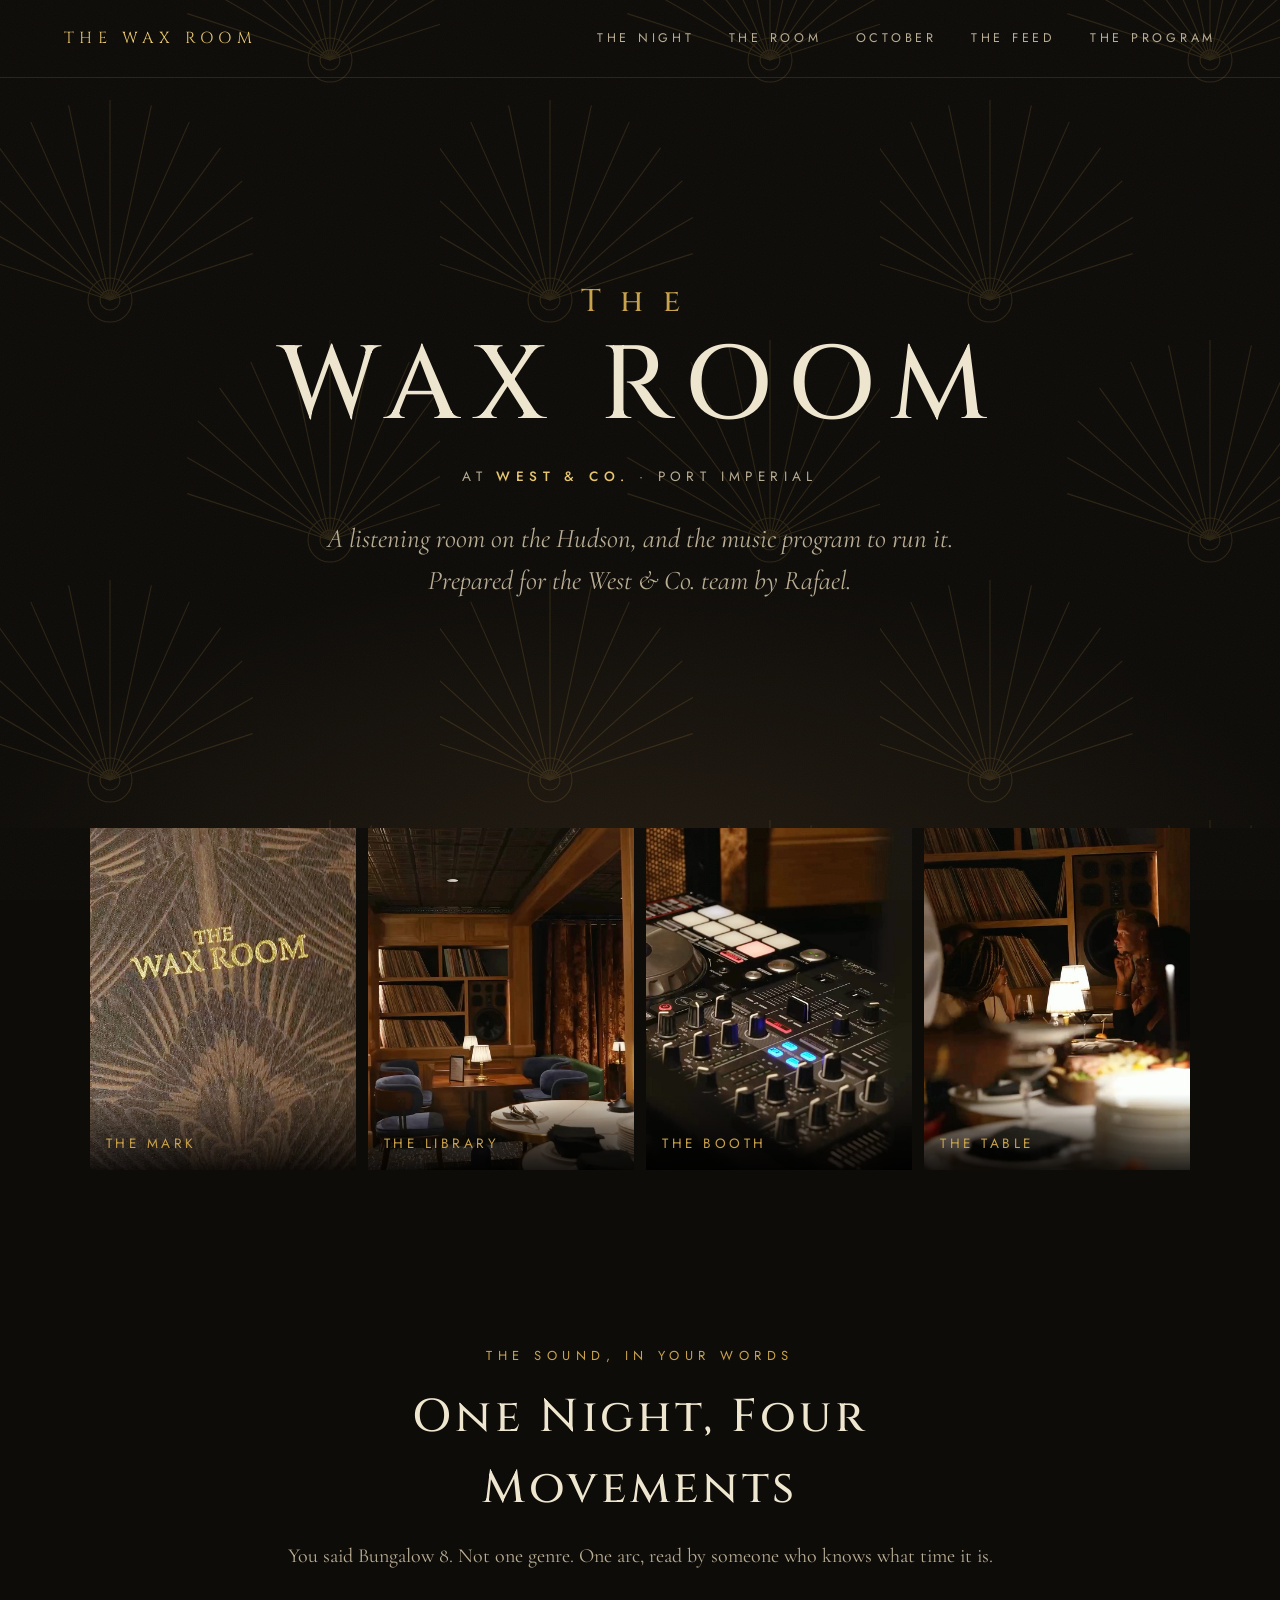
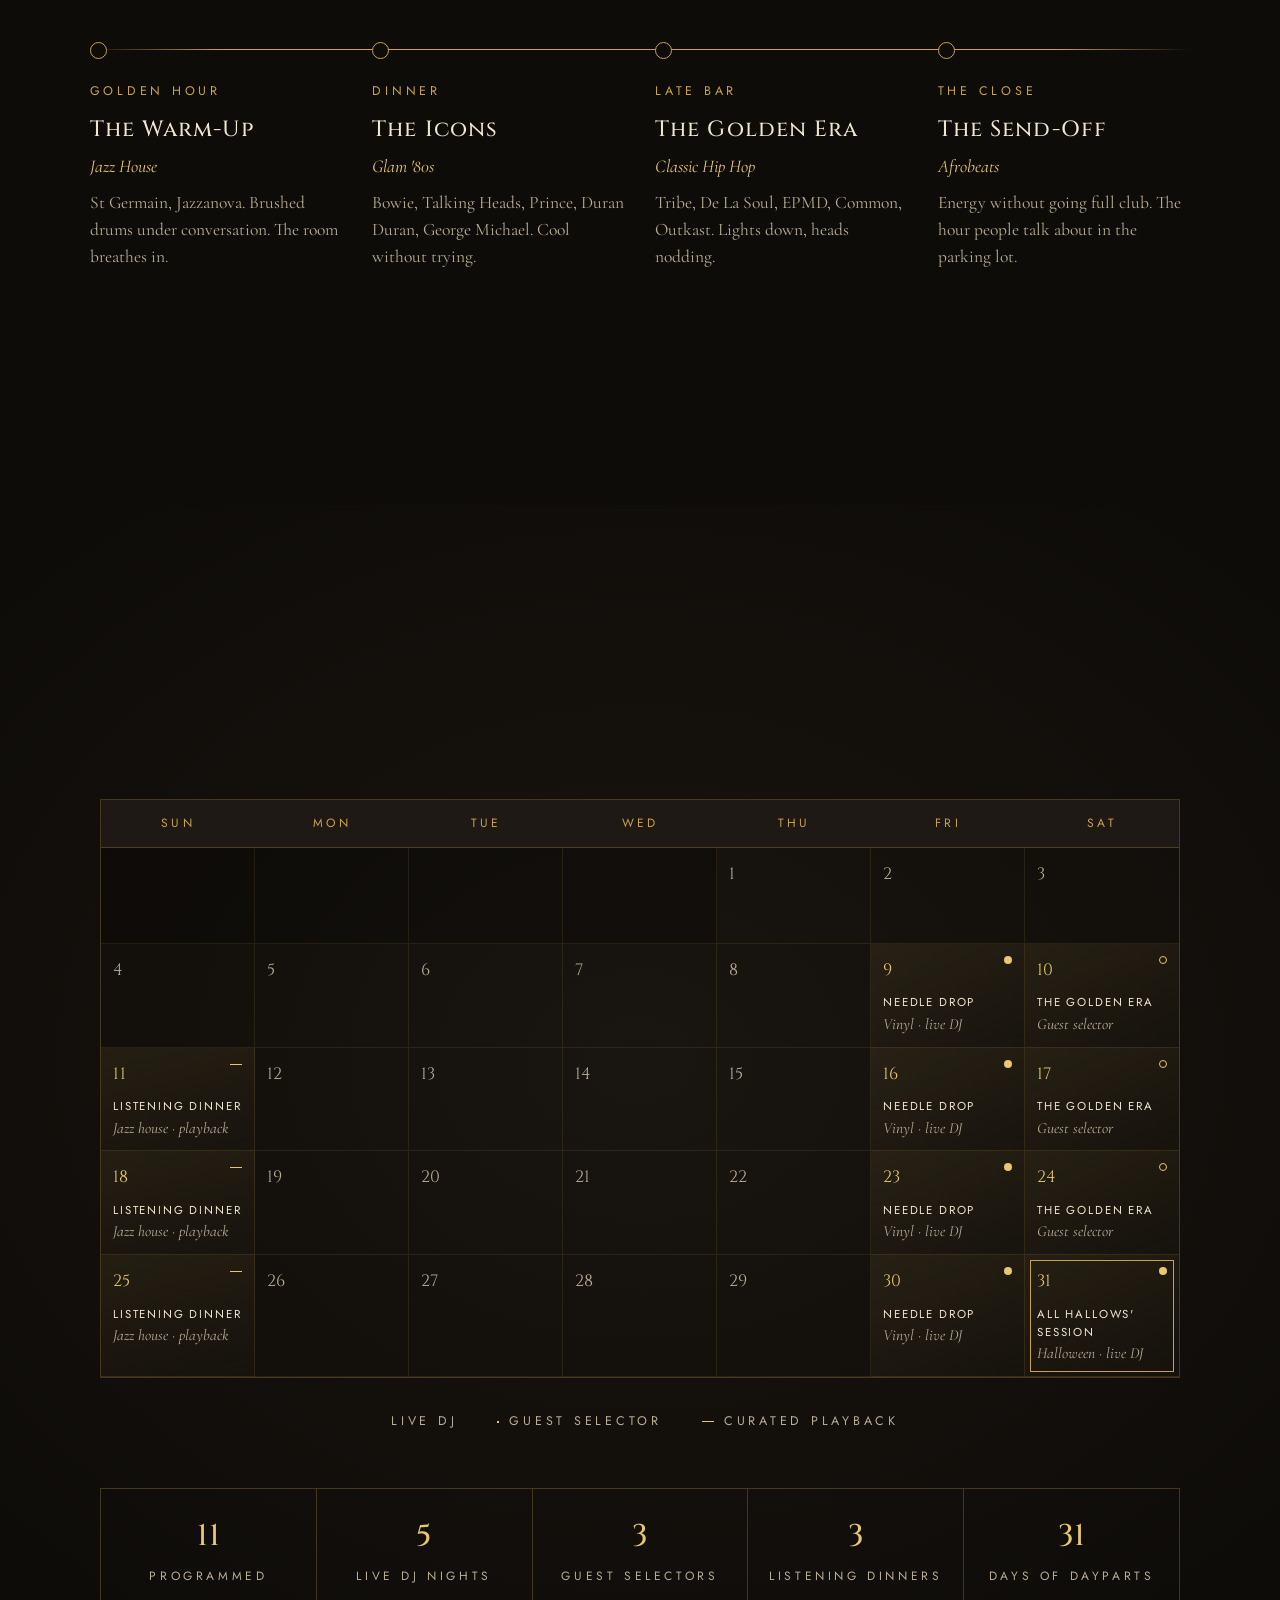
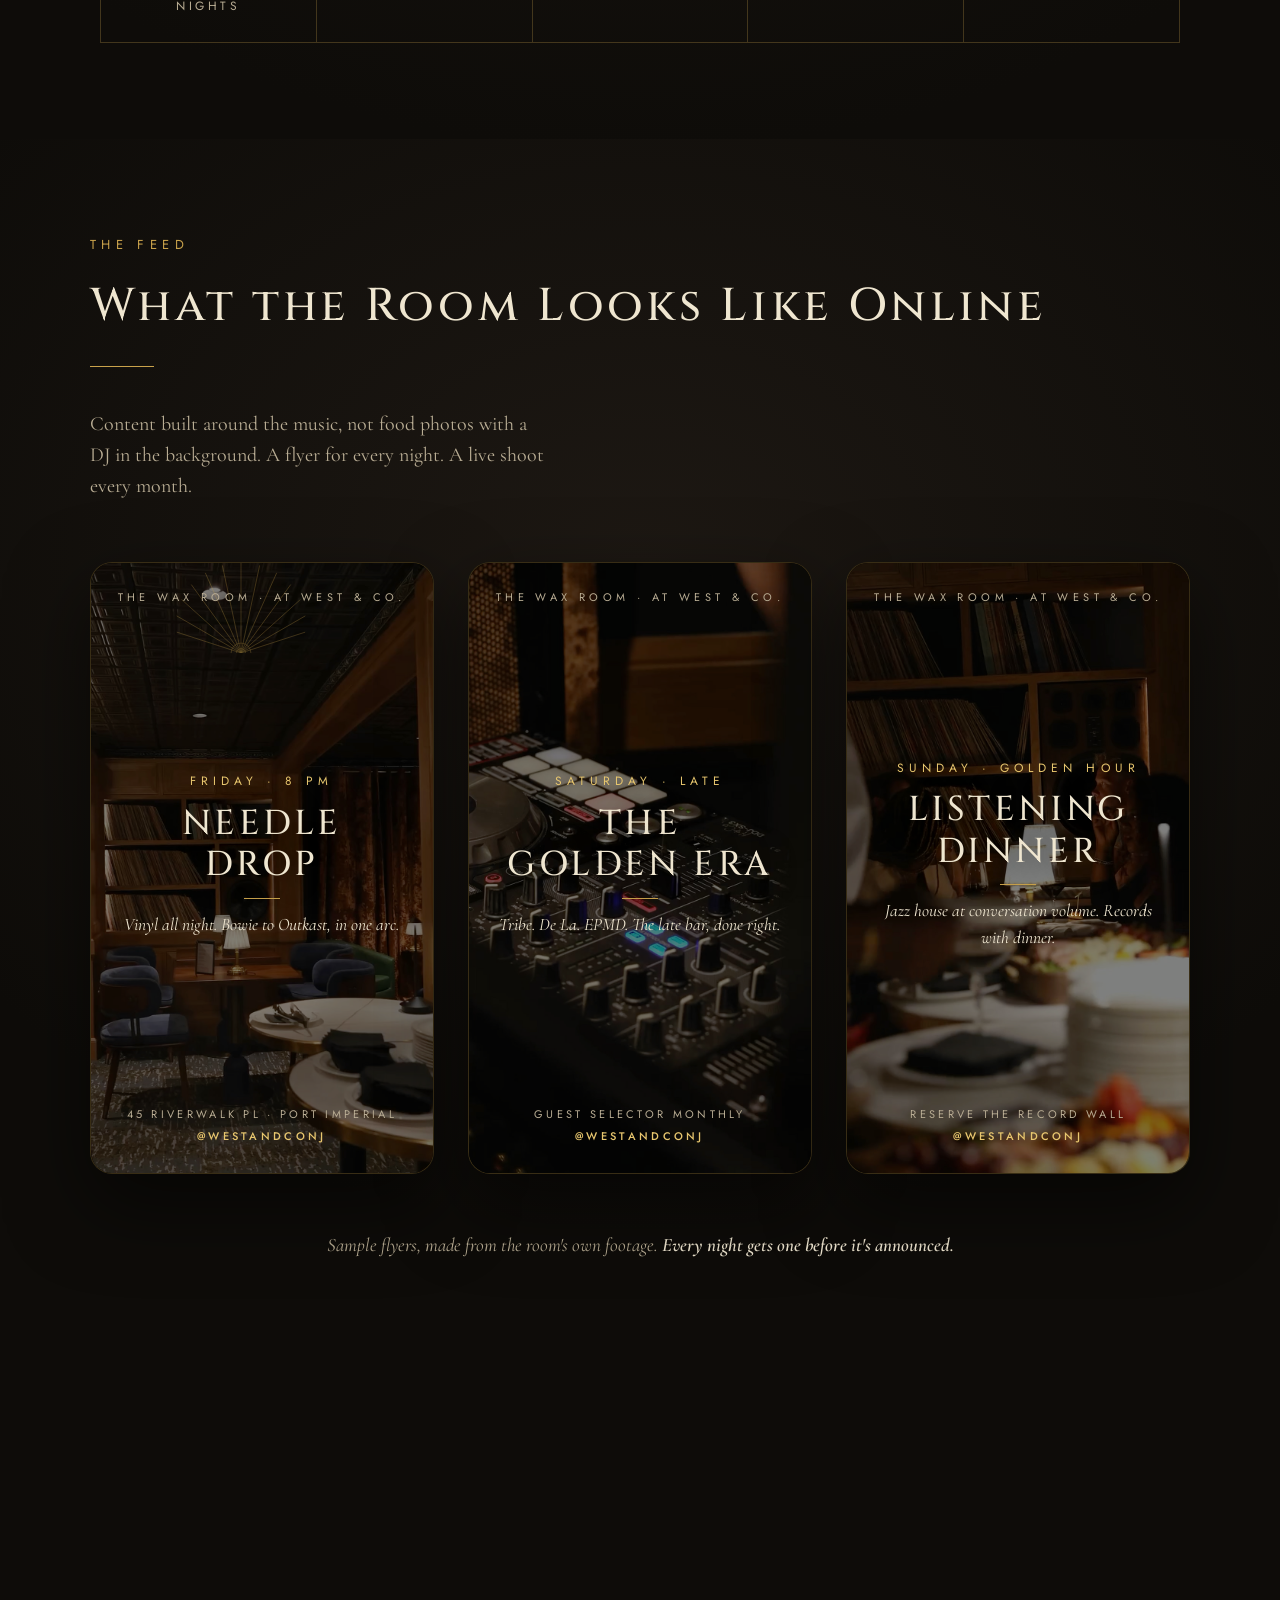
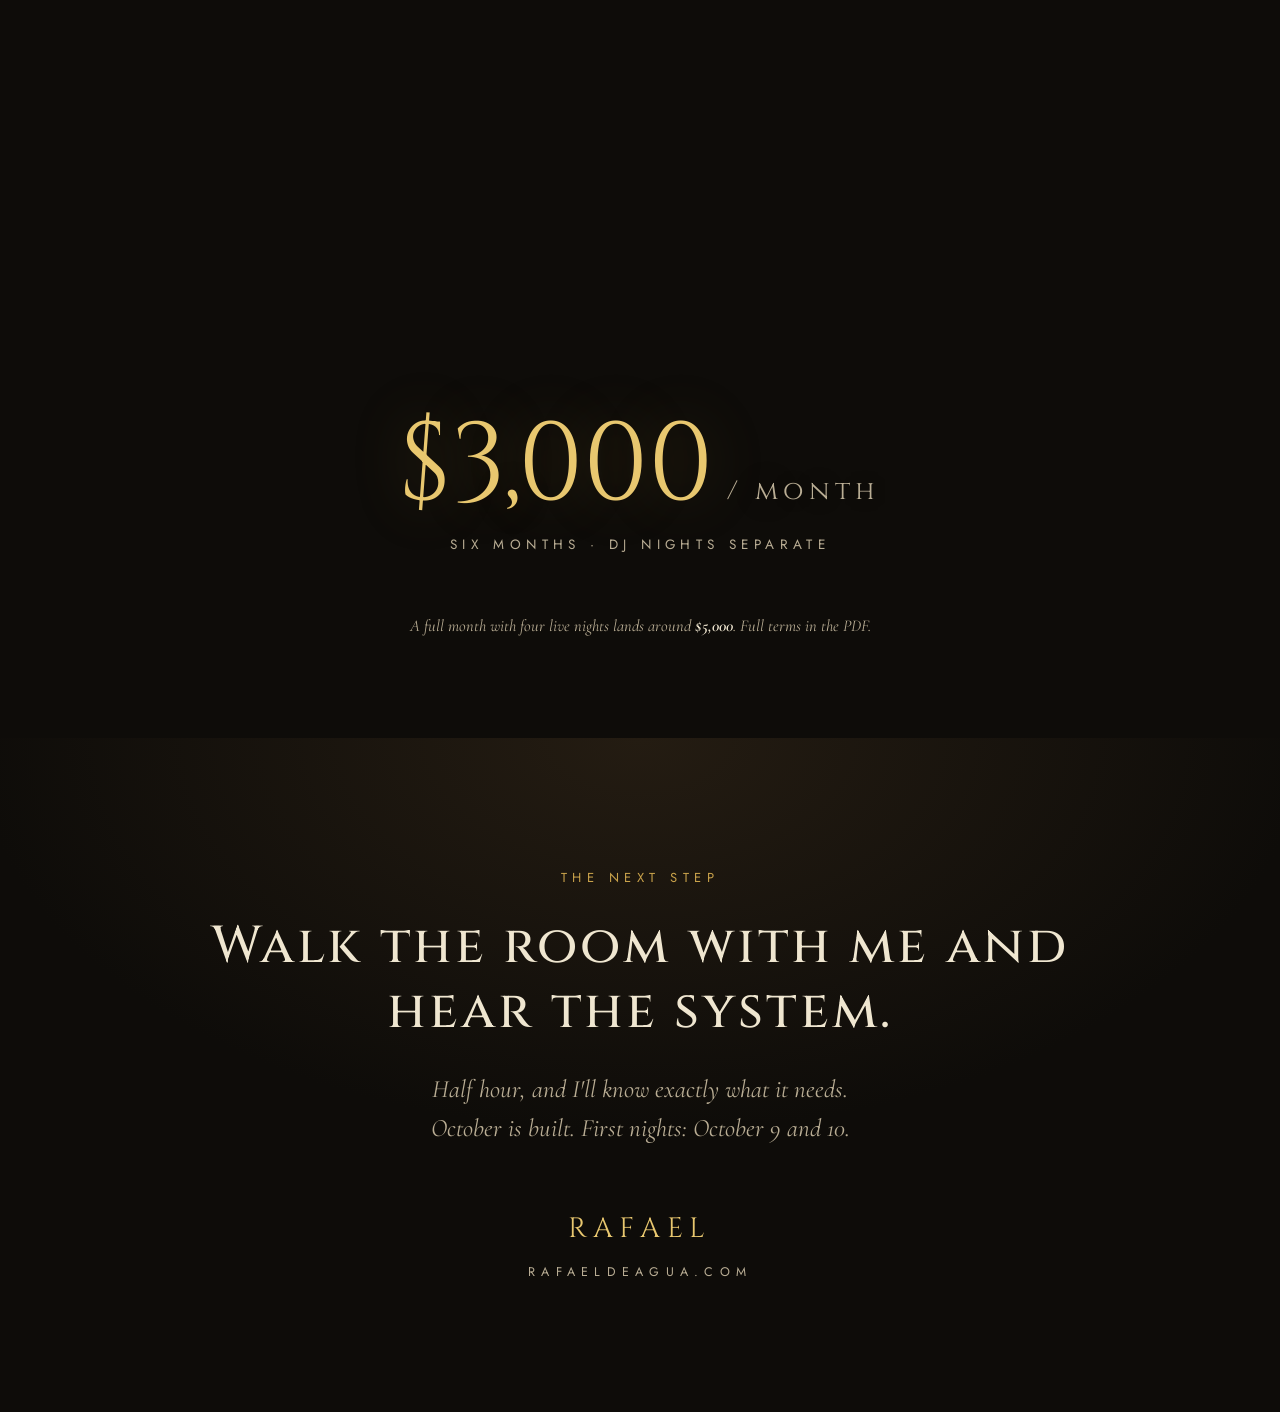
==== commit 3bdfcee3: "Wax Room: first events Oct 9-10, start date to Oct 9 Co-Authored-By: Claude Fable 5 <noreply@anthrop" ====
--- a/waxroom/index.html
+++ b/waxroom/index.html
@@ -337,7 +337,7 @@
 <section class="month" id="month">
   <div class="month-head rv">
     <div class="label">The First Month</div>
-    <h2>October, Programmed from the 12th</h2>
+    <h2>October, Programmed from the 9th</h2>
     <div class="mm">October · MMXXVI</div>
   </div>
   <div class="cal rv" id="cal"></div>
@@ -439,7 +439,7 @@
   <div class="rv">
     <div class="label" style="margin-bottom:26px">The Next Step</div>
     <h2>Walk the room with me and hear the system.</h2>
-    <p class="sub">Half hour, and I'll know exactly what it needs.<br>October is built. Say the word and the first flyer drops October&nbsp;12.</p>
+    <p class="sub">Half hour, and I'll know exactly what it needs.<br>October is built. First nights: October&nbsp;9 and&nbsp;10.</p>
     <div class="sig">
       <div class="name">RAFAEL</div>
       <a class="site" href="https://rafaeldeagua.com" style="display:block;color:var(--cream-dim)">RAFAELDEAGUA.COM</a>
@@ -461,7 +461,7 @@
     0:{name:'Listening Dinner',sub:'Jazz house · playback', type:'curated'}  // Sunday
   };
   const SPECIALS={31:{name:"All Hallows' Session",sub:'Halloween · live DJ',type:'live'}};
-  const YEAR=2026, MONTH=9, START=12; // October, engagement starts Oct 12
+  const YEAR=2026, MONTH=9, START=9; // October, first events Oct 9-10
   (function(){
     const cal=document.getElementById('cal');
     const dow=h('div','cal-dow');
